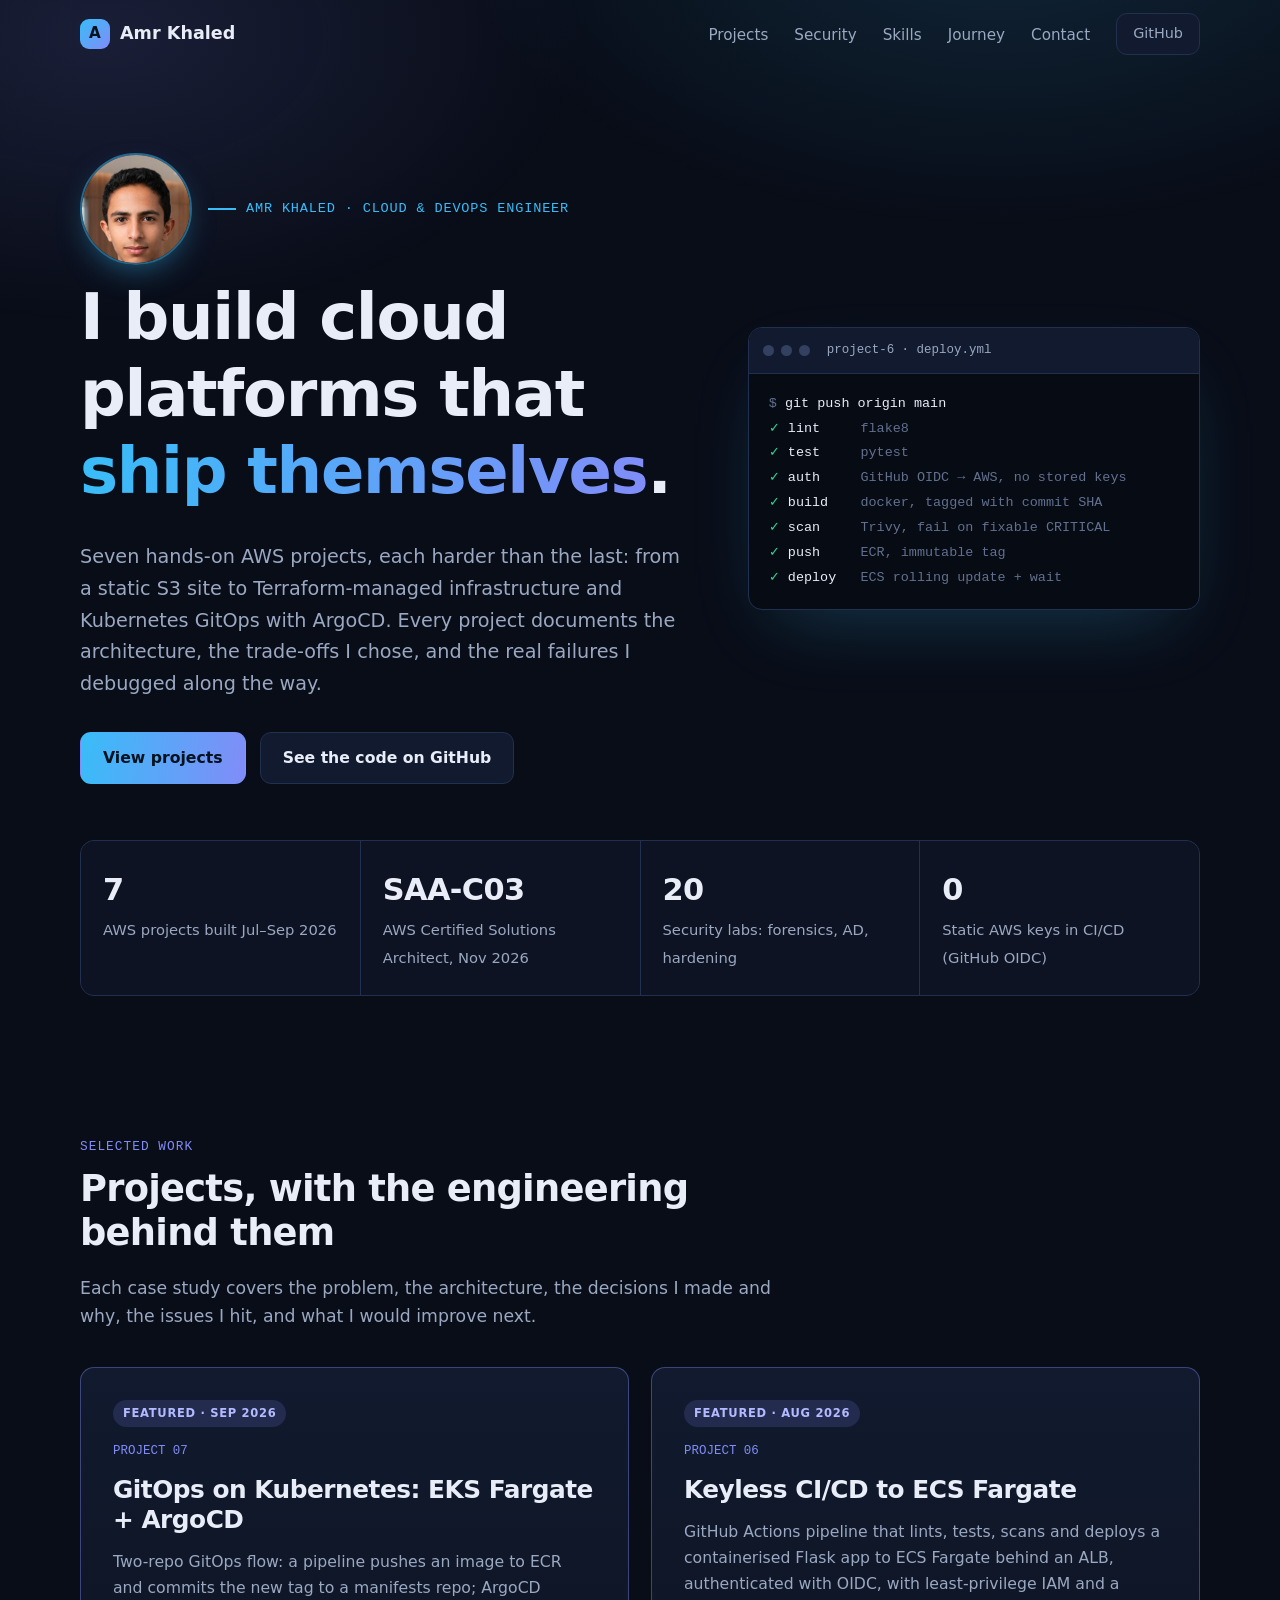
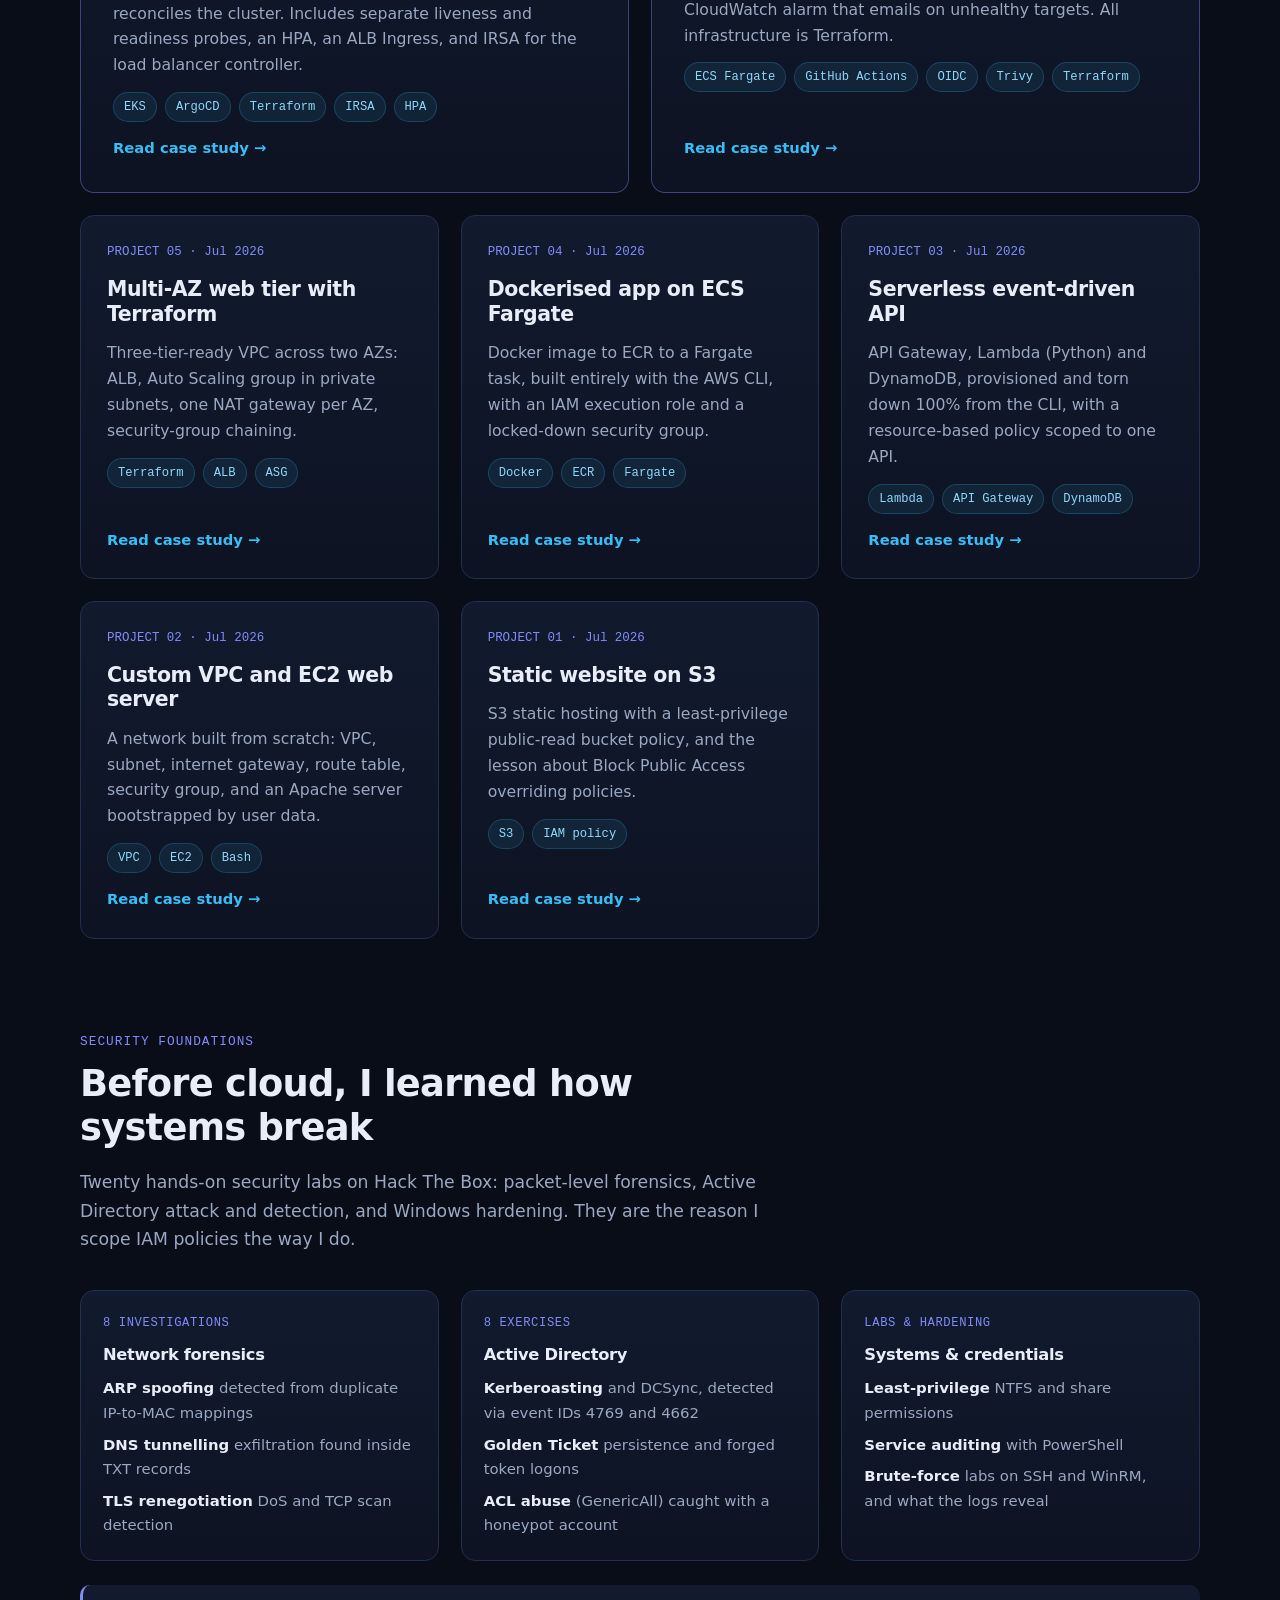
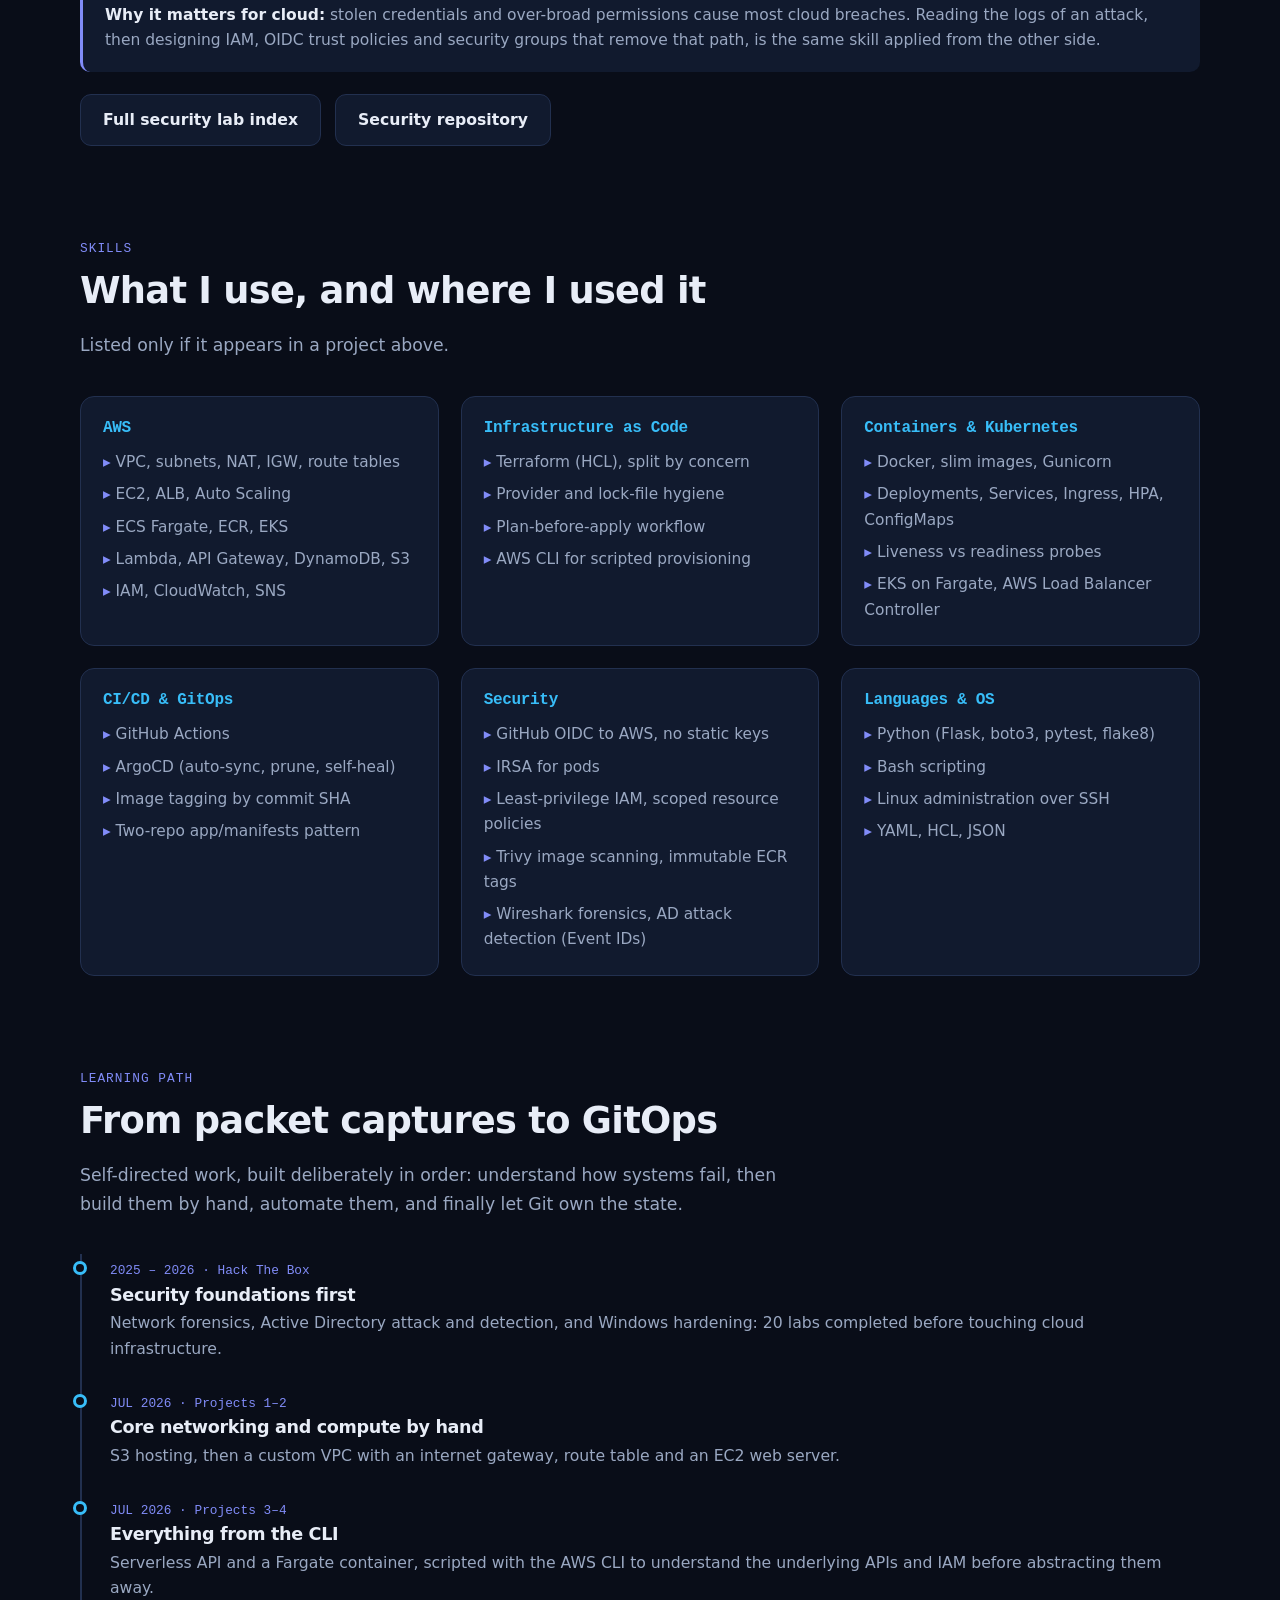
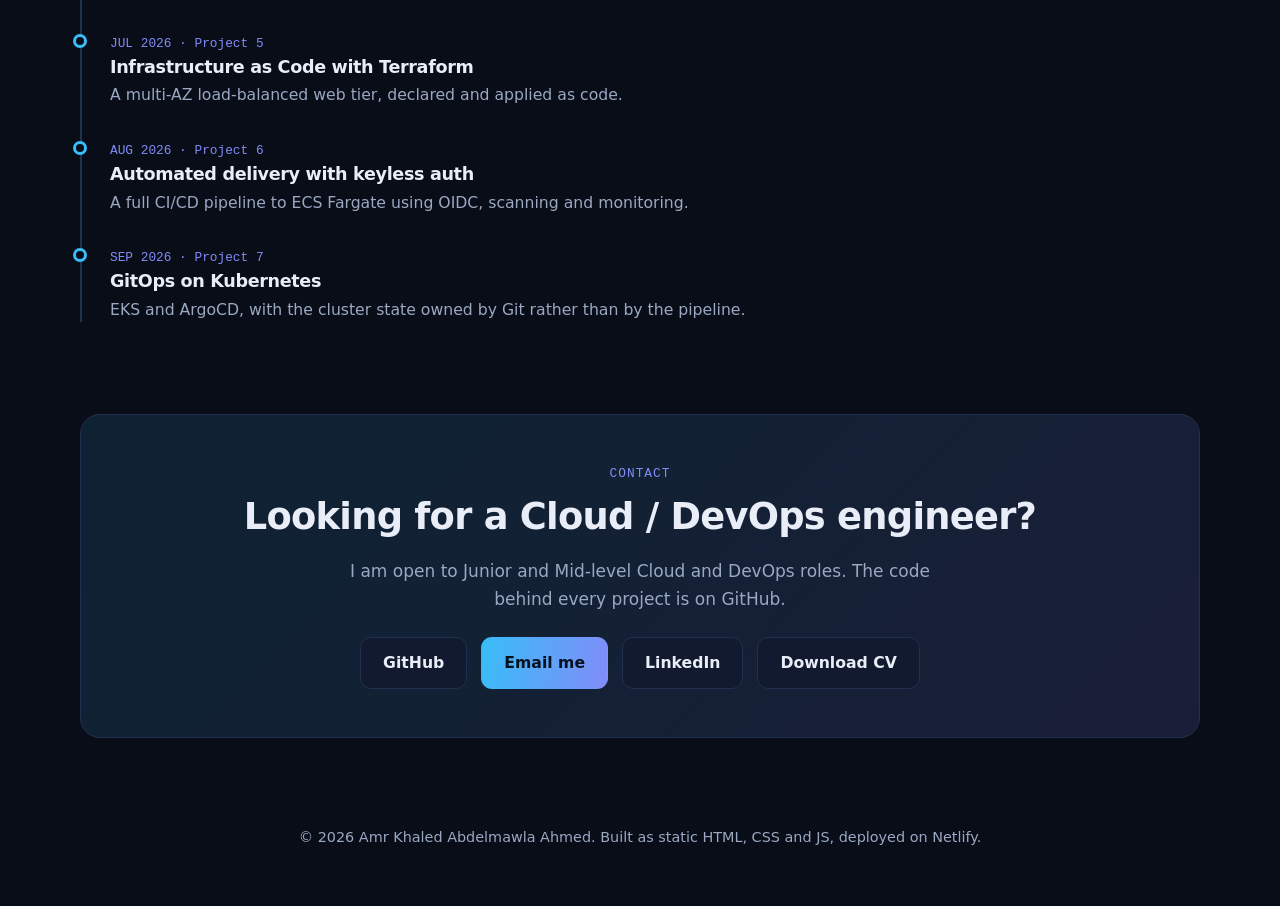
==== index.html @ 06b1daf3 "Add SEO metadata, sitemap, 404, security headers and updated CV" ====
<!doctype html>
<html lang="en">
<head>
<meta charset="utf-8">
<meta name="viewport" content="width=device-width, initial-scale=1">
<link rel="canonical" href="https://amr-khaled-cloud.netlify.app/">
<meta property="og:url" content="https://amr-khaled-cloud.netlify.app/">
<meta property="og:site_name" content="Amr Khaled">
<meta property="og:image" content="https://amr-khaled-cloud.netlify.app/assets/img/portrait.jpg">
<meta name="twitter:card" content="summary">
<title>Amr Khaled | Cloud &amp; DevOps Engineer: AWS, Terraform, Kubernetes, GitOps</title>
<meta name="description" content="Cloud and DevOps engineer portfolio. Seven hands-on AWS projects from S3 and VPC to Terraform, ECS Fargate and EKS with ArgoCD GitOps, with architecture, decisions and real debugging stories.">
<meta property="og:title" content="Amr Khaled | Cloud &amp; DevOps Engineer">
<meta property="og:description" content="Seven hands-on AWS projects: Terraform, ECS Fargate, EKS and ArgoCD GitOps, keyless CI/CD with OIDC.">
<meta property="og:type" content="website">
<meta name="theme-color" content="#090d18">
<link rel="icon" href="data:image/svg+xml,%3Csvg xmlns='http://www.w3.org/2000/svg' viewBox='0 0 32 32'%3E%3Crect width='32' height='32' rx='8' fill='%2338bdf8'/%3E%3Ctext x='16' y='22' font-size='18' font-family='Arial' font-weight='900' text-anchor='middle' fill='%2304121f'%3EA%3C/text%3E%3C/svg%3E">
<link rel="stylesheet" href="assets/css/style.css">
<script type="application/ld+json">{"@context":"https://schema.org","@type":"Person","name":"Amr Khaled Abdelmawla Ahmed","jobTitle":"Cloud & DevOps Engineer","url":"https://amr-khaled-cloud.netlify.app/","image":"https://amr-khaled-cloud.netlify.app/assets/img/portrait.jpg","address":{"@type":"PostalAddress","addressLocality":"Sana'a","addressCountry":"YE"},"sameAs":["https://github.com/officialhunter2007-netizen","https://www.linkedin.com/in/amr-ahmed-36a090450"]}</script>
</head>
<body>
<a class="skip" href="#main">Skip to content</a>

<header class="nav">
  <div class="container">
    <a class="brand" href="#top"><span class="logo">A</span> Amr Khaled</a>
    <button class="menu-btn" aria-expanded="false" aria-controls="nav-list">Menu</button>
    <nav aria-label="Primary">
      <ul id="nav-list">
        <li><a href="#work">Projects</a></li>
        <li><a href="#security">Security</a></li>
        <li><a href="#skills">Skills</a></li>
        <li><a href="#journey">Journey</a></li>
        <li><a href="#contact">Contact</a></li>
        <li><a class="btn small" href="https://github.com/officialhunter2007-netizen">GitHub</a></li>
      </ul>
    </nav>
  </div>
</header>

<main id="main">
<div id="top"></div>
<div class="container hero">
  <div class="hero-grid">
    <div>
      <div class="hero-id">
        <img class="avatar" src="assets/img/portrait.jpg" alt="Amr Khaled Abdelmawla Ahmed" width="112" height="112">
        <span class="eyebrow">Amr Khaled &middot; Cloud &amp; DevOps Engineer</span>
      </div>
      <h1>I build cloud platforms that <span class="grad">ship themselves</span>.</h1>
      <p class="lead">Seven hands-on AWS projects, each harder than the last: from a static S3 site to Terraform-managed infrastructure and Kubernetes GitOps with ArgoCD. Every project documents the architecture, the trade-offs I chose, and the real failures I debugged along the way.</p>
      <div class="cta">
        <a class="btn primary" href="#work">View projects</a>
        <a class="btn" href="https://github.com/officialhunter2007-netizen">See the code on GitHub</a>
      </div>
    </div>
    <div class="terminal reveal" aria-label="Example CI/CD pipeline output from Project 6">
      <div class="bar"><i></i><i></i><i></i><span>project-6 · deploy.yml</span></div>
<pre><span class="dim">$</span> git push origin main
<span class="ok">✓</span> lint     <span class="dim">flake8</span>
<span class="ok">✓</span> test     <span class="dim">pytest</span>
<span class="ok">✓</span> auth     <span class="dim">GitHub OIDC → AWS, no stored keys</span>
<span class="ok">✓</span> build    <span class="dim">docker, tagged with commit SHA</span>
<span class="ok">✓</span> scan     <span class="dim">Trivy, fail on fixable CRITICAL</span>
<span class="ok">✓</span> push     <span class="dim">ECR, immutable tag</span>
<span class="ok">✓</span> deploy   <span class="dim">ECS rolling update + wait</span></pre>
    </div>
  </div>

  <div class="stats reveal" role="list">
    <div class="stat" role="listitem"><b>7</b><span>AWS projects built Jul–Sep 2026</span></div>
    <div class="stat" role="listitem"><b>SAA-C03</b><span>AWS Certified Solutions Architect, Nov 2026</span></div>
    <div class="stat" role="listitem"><b>20</b><span>Security labs: forensics, AD, hardening</span></div>
    <div class="stat" role="listitem"><b>0</b><span>Static AWS keys in CI/CD (GitHub OIDC)</span></div>
  </div>
</div>

<section id="work" class="container">
  <div class="sec-head reveal">
    <span class="kicker">Selected work</span>
    <h2>Projects, with the engineering behind them</h2>
    <p>Each case study covers the problem, the architecture, the decisions I made and why, the issues I hit, and what I would improve next.</p>
  </div>

  <div class="grid two">
    <a class="card featured reveal" href="projects/project-7.html">
      <span class="badge">Featured · Sep 2026</span>
      <span class="num">PROJECT 07</span>
      <h3>GitOps on Kubernetes: EKS Fargate + ArgoCD</h3>
      <p>Two-repo GitOps flow: a pipeline pushes an image to ECR and commits the new tag to a manifests repo; ArgoCD reconciles the cluster. Includes separate liveness and readiness probes, an HPA, an ALB Ingress, and IRSA for the load balancer controller.</p>
      <ul class="tags"><li class="tag">EKS</li><li class="tag">ArgoCD</li><li class="tag">Terraform</li><li class="tag">IRSA</li><li class="tag">HPA</li></ul>
      <span class="more">Read case study →</span>
    </a>
    <a class="card featured reveal" href="projects/project-6.html">
      <span class="badge">Featured · Aug 2026</span>
      <span class="num">PROJECT 06</span>
      <h3>Keyless CI/CD to ECS Fargate</h3>
      <p>GitHub Actions pipeline that lints, tests, scans and deploys a containerised Flask app to ECS Fargate behind an ALB, authenticated with OIDC, with least-privilege IAM and a CloudWatch alarm that emails on unhealthy targets. All infrastructure is Terraform.</p>
      <ul class="tags"><li class="tag">ECS Fargate</li><li class="tag">GitHub Actions</li><li class="tag">OIDC</li><li class="tag">Trivy</li><li class="tag">Terraform</li></ul>
      <span class="more">Read case study →</span>
    </a>
  </div>

  <div class="grid three" style="margin-top:22px">
    <a class="card reveal" href="projects/project-5.html">
      <span class="num">PROJECT 05 · Jul 2026</span>
      <h3>Multi-AZ web tier with Terraform</h3>
      <p>Three-tier-ready VPC across two AZs: ALB, Auto Scaling group in private subnets, one NAT gateway per AZ, security-group chaining.</p>
      <ul class="tags"><li class="tag">Terraform</li><li class="tag">ALB</li><li class="tag">ASG</li></ul>
      <span class="more">Read case study →</span>
    </a>
    <a class="card reveal" href="projects/project-4.html">
      <span class="num">PROJECT 04 · Jul 2026</span>
      <h3>Dockerised app on ECS Fargate</h3>
      <p>Docker image to ECR to a Fargate task, built entirely with the AWS CLI, with an IAM execution role and a locked-down security group.</p>
      <ul class="tags"><li class="tag">Docker</li><li class="tag">ECR</li><li class="tag">Fargate</li></ul>
      <span class="more">Read case study →</span>
    </a>
    <a class="card reveal" href="projects/project-3.html">
      <span class="num">PROJECT 03 · Jul 2026</span>
      <h3>Serverless event-driven API</h3>
      <p>API Gateway, Lambda (Python) and DynamoDB, provisioned and torn down 100% from the CLI, with a resource-based policy scoped to one API.</p>
      <ul class="tags"><li class="tag">Lambda</li><li class="tag">API Gateway</li><li class="tag">DynamoDB</li></ul>
      <span class="more">Read case study →</span>
    </a>
    <a class="card reveal" href="projects/project-2.html">
      <span class="num">PROJECT 02 · Jul 2026</span>
      <h3>Custom VPC and EC2 web server</h3>
      <p>A network built from scratch: VPC, subnet, internet gateway, route table, security group, and an Apache server bootstrapped by user data.</p>
      <ul class="tags"><li class="tag">VPC</li><li class="tag">EC2</li><li class="tag">Bash</li></ul>
      <span class="more">Read case study →</span>
    </a>
    <a class="card reveal" href="projects/project-1.html">
      <span class="num">PROJECT 01 · Jul 2026</span>
      <h3>Static website on S3</h3>
      <p>S3 static hosting with a least-privilege public-read bucket policy, and the lesson about Block Public Access overriding policies.</p>
      <ul class="tags"><li class="tag">S3</li><li class="tag">IAM policy</li></ul>
      <span class="more">Read case study →</span>
    </a>
  </div>
</section>

<section id="security" class="container">
  <div class="sec-head reveal">
    <span class="kicker">Security foundations</span>
    <h2>Before cloud, I learned how systems break</h2>
    <p>Twenty hands-on security labs on Hack The Box: packet-level forensics, Active Directory attack and detection, and Windows hardening. They are the reason I scope IAM policies the way I do.</p>
  </div>
  <div class="grid three">
    <div class="lab-card reveal">
      <span class="count">8 investigations</span>
      <h3>Network forensics</h3>
      <ul>
        <li><b>ARP spoofing</b> detected from duplicate IP-to-MAC mappings</li>
        <li><b>DNS tunnelling</b> exfiltration found inside TXT records</li>
        <li><b>TLS renegotiation</b> DoS and TCP scan detection</li>
      </ul>
    </div>
    <div class="lab-card reveal">
      <span class="count">8 exercises</span>
      <h3>Active Directory</h3>
      <ul>
        <li><b>Kerberoasting</b> and DCSync, detected via event IDs 4769 and 4662</li>
        <li><b>Golden Ticket</b> persistence and forged token logons</li>
        <li><b>ACL abuse</b> (GenericAll) caught with a honeypot account</li>
      </ul>
    </div>
    <div class="lab-card reveal">
      <span class="count">Labs &amp; hardening</span>
      <h3>Systems &amp; credentials</h3>
      <ul>
        <li><b>Least-privilege</b> NTFS and share permissions</li>
        <li><b>Service auditing</b> with PowerShell</li>
        <li><b>Brute-force</b> labs on SSH and WinRM, and what the logs reveal</li>
      </ul>
    </div>
  </div>
  <div class="why reveal">
    <b>Why it matters for cloud:</b> stolen credentials and over-broad permissions cause most cloud breaches. Reading the logs of an attack, then designing IAM, OIDC trust policies and security groups that remove that path, is the same skill applied from the other side.
  </div>
  <div class="cta reveal" style="margin-top:22px">
    <a class="btn" href="security.html">Full security lab index</a>
    <a class="btn" href="https://github.com/officialhunter2007-netizen/Amr999">Security repository</a>
  </div>
</section>

<section id="skills" class="container">
  <div class="sec-head reveal">
    <span class="kicker">Skills</span>
    <h2>What I use, and where I used it</h2>
    <p>Listed only if it appears in a project above.</p>
  </div>
  <div class="grid three">
    <div class="skill reveal"><h3>AWS</h3><ul><li>VPC, subnets, NAT, IGW, route tables</li><li>EC2, ALB, Auto Scaling</li><li>ECS Fargate, ECR, EKS</li><li>Lambda, API Gateway, DynamoDB, S3</li><li>IAM, CloudWatch, SNS</li></ul></div>
    <div class="skill reveal"><h3>Infrastructure as Code</h3><ul><li>Terraform (HCL), split by concern</li><li>Provider and lock-file hygiene</li><li>Plan-before-apply workflow</li><li>AWS CLI for scripted provisioning</li></ul></div>
    <div class="skill reveal"><h3>Containers &amp; Kubernetes</h3><ul><li>Docker, slim images, Gunicorn</li><li>Deployments, Services, Ingress, HPA, ConfigMaps</li><li>Liveness vs readiness probes</li><li>EKS on Fargate, AWS Load Balancer Controller</li></ul></div>
    <div class="skill reveal"><h3>CI/CD &amp; GitOps</h3><ul><li>GitHub Actions</li><li>ArgoCD (auto-sync, prune, self-heal)</li><li>Image tagging by commit SHA</li><li>Two-repo app/manifests pattern</li></ul></div>
    <div class="skill reveal"><h3>Security</h3><ul><li>GitHub OIDC to AWS, no static keys</li><li>IRSA for pods</li><li>Least-privilege IAM, scoped resource policies</li><li>Trivy image scanning, immutable ECR tags</li><li>Wireshark forensics, AD attack detection (Event IDs)</li></ul></div>
    <div class="skill reveal"><h3>Languages &amp; OS</h3><ul><li>Python (Flask, boto3, pytest, flake8)</li><li>Bash scripting</li><li>Linux administration over SSH</li><li>YAML, HCL, JSON</li></ul></div>
  </div>
</section>

<section id="journey" class="container">
  <div class="sec-head reveal">
    <span class="kicker">Learning path</span>
    <h2>From packet captures to GitOps</h2>
    <p>Self-directed work, built deliberately in order: understand how systems fail, then build them by hand, automate them, and finally let Git own the state.</p>
  </div>
  <ol class="timeline">
        <li class="reveal"><time>2025 – 2026 · Hack The Box</time><h3>Security foundations first</h3><p>Network forensics, Active Directory attack and detection, and Windows hardening: 20 labs completed before touching cloud infrastructure.</p></li>
    <li class="reveal"><time>JUL 2026 · Projects 1–2</time><h3>Core networking and compute by hand</h3><p>S3 hosting, then a custom VPC with an internet gateway, route table and an EC2 web server.</p></li>
    <li class="reveal"><time>JUL 2026 · Projects 3–4</time><h3>Everything from the CLI</h3><p>Serverless API and a Fargate container, scripted with the AWS CLI to understand the underlying APIs and IAM before abstracting them away.</p></li>
    <li class="reveal"><time>JUL 2026 · Project 5</time><h3>Infrastructure as Code with Terraform</h3><p>A multi-AZ load-balanced web tier, declared and applied as code.</p></li>
    <li class="reveal"><time>AUG 2026 · Project 6</time><h3>Automated delivery with keyless auth</h3><p>A full CI/CD pipeline to ECS Fargate using OIDC, scanning and monitoring.</p></li>
    <li class="reveal"><time>SEP 2026 · Project 7</time><h3>GitOps on Kubernetes</h3><p>EKS and ArgoCD, with the cluster state owned by Git rather than by the pipeline.</p></li>
  </ol>
</section>

<section id="contact" class="container" style="padding-bottom:40px">
  <div class="contact-box reveal">
    <span class="kicker">Contact</span>
    <h2>Looking for a Cloud / DevOps engineer?</h2>
    <p class="muted" style="max-width:56ch;margin:0 auto">I am open to Junior and Mid-level Cloud and DevOps roles. The code behind every project is on GitHub.</p>
    <div class="cta" data-contact>
      <a class="btn" href="https://github.com/officialhunter2007-netizen">GitHub</a>
    </div>
  </div>
</section>
</main>

<footer class="container">© <span id="year">2026</span> Amr Khaled Abdelmawla Ahmed. Built as static HTML, CSS and JS, deployed on Netlify.</footer>

<script src="assets/js/config.js"></script>
<script src="assets/js/main.js"></script>
</body>
</html>
---- assets/css/style.css ----
/* ===== Design tokens ===== */
:root {
  --bg: #090d18;
  --bg-2: #0d1322;
  --surface: #111a2e;
  --surface-2: #162038;
  --line: #22304f;
  --text: #e8edf7;
  --muted: #9aa8c2;
  --accent: #38bdf8;
  --accent-2: #818cf8;
  --good: #34d399;
  --bad: #f87171;
  --warn: #fbbf24;
  --radius: 14px;
  --maxw: 1120px;
  --font: "Inter", system-ui, -apple-system, "Segoe UI", Roboto, "Helvetica Neue", Arial, sans-serif;
  --mono: "JetBrains Mono", ui-monospace, SFMono-Regular, Menlo, Consolas, monospace;
}

*, *::before, *::after { box-sizing: border-box; }
html { scroll-behavior: smooth; scroll-padding-top: 84px; }
body {
  margin: 0;
  font-family: var(--font);
  font-size: 17px;
  line-height: 1.65;
  color: var(--text);
  background: var(--bg);
  -webkit-font-smoothing: antialiased;
}
body::before {
  content: "";
  position: fixed; inset: 0; z-index: -1;
  background:
    radial-gradient(900px 500px at 78% -8%, rgba(56,189,248,.14), transparent 60%),
    radial-gradient(800px 480px at 8% 4%, rgba(129,140,248,.14), transparent 60%);
}
img { max-width: 100%; height: auto; display: block; }
a { color: var(--accent); text-decoration: none; }
a:hover { text-decoration: underline; }
:focus-visible { outline: 2px solid var(--accent); outline-offset: 3px; border-radius: 6px; }
.skip { position: absolute; left: -999px; top: 8px; background: var(--accent); color: #04121f; padding: 8px 14px; border-radius: 8px; z-index: 100; }
.skip:focus { left: 8px; }

.container { width: min(100% - 40px, var(--maxw)); margin-inline: auto; }
h1, h2, h3, h4 { line-height: 1.2; margin: 0 0 .5em; letter-spacing: -.02em; }
h1 { font-size: clamp(2.3rem, 5.4vw, 4rem); font-weight: 800; }
h2 { font-size: clamp(1.7rem, 3.2vw, 2.3rem); font-weight: 700; }
h3 { font-size: 1.2rem; font-weight: 650; }
p { margin: 0 0 1em; }
.muted { color: var(--muted); }
.mono { font-family: var(--mono); }
.grad { background: linear-gradient(100deg, var(--accent), var(--accent-2)); -webkit-background-clip: text; background-clip: text; color: transparent; }

/* ===== Nav ===== */
.nav { position: sticky; top: 0; z-index: 50; transition: background .25s, border-color .25s; border-bottom: 1px solid transparent; }
.nav.scrolled { background: rgba(9,13,24,.82); backdrop-filter: blur(14px); border-color: var(--line); }
.nav .container { display: flex; align-items: center; justify-content: space-between; height: 68px; }
.brand { font-weight: 800; font-size: 1.1rem; color: var(--text); display: flex; align-items: center; gap: 10px; }
.brand:hover { text-decoration: none; }
.brand .logo { width: 30px; height: 30px; border-radius: 9px; background: linear-gradient(135deg, var(--accent), var(--accent-2)); display: grid; place-items: center; color: #04121f; font-weight: 900; font-size: .95rem; }
.nav ul { display: flex; gap: 26px; list-style: none; margin: 0; padding: 0; align-items: center; }
.nav ul a { color: var(--muted); font-size: .95rem; font-weight: 500; }
.nav ul a:hover { color: var(--text); text-decoration: none; }
.menu-btn { display: none; background: none; border: 1px solid var(--line); color: var(--text); border-radius: 10px; padding: 8px 12px; font: inherit; cursor: pointer; }

/* ===== Buttons / tags ===== */
.btn { display: inline-flex; align-items: center; gap: 8px; padding: 12px 22px; border-radius: 11px; font-weight: 600; font-size: .98rem; border: 1px solid var(--line); color: var(--text); background: var(--surface); transition: transform .15s, border-color .15s, background .15s; }
.btn:hover { text-decoration: none; transform: translateY(-2px); border-color: var(--accent); }
.btn.primary { background: linear-gradient(100deg, var(--accent), var(--accent-2)); color: #04121f; border-color: transparent; }
.btn.small { padding: 8px 16px; font-size: .9rem; }
.tags { display: flex; flex-wrap: wrap; gap: 8px; margin: 0; padding: 0; list-style: none; }
.tag { font-family: var(--mono); font-size: .76rem; padding: 4px 10px; border-radius: 999px; background: rgba(56,189,248,.09); color: #8fd8fb; border: 1px solid rgba(56,189,248,.22); }

/* ===== Hero ===== */
.hero { padding: 84px 0 56px; }
.hero-grid { display: grid; grid-template-columns: 1.15fr .85fr; gap: 56px; align-items: center; }
.eyebrow { font-family: var(--mono); font-size: .85rem; color: var(--accent); letter-spacing: .06em; text-transform: uppercase; margin-bottom: 18px; display: inline-flex; gap: 10px; align-items: center; }
.eyebrow::before { content: ""; width: 28px; height: 2px; background: var(--accent); }
.lead { font-size: 1.2rem; color: var(--muted); max-width: 58ch; margin: 22px 0 32px; }
.cta { display: flex; flex-wrap: wrap; gap: 14px; }
.terminal { background: #070b14; border: 1px solid var(--line); border-radius: var(--radius); box-shadow: 0 30px 80px -30px rgba(56,189,248,.28); overflow: hidden; font-family: var(--mono); font-size: .84rem; }
.terminal .bar { display: flex; gap: 7px; padding: 12px 14px; background: var(--surface); border-bottom: 1px solid var(--line); align-items: center; }
.terminal .bar i { width: 11px; height: 11px; border-radius: 50%; background: #34405f; }
.terminal .bar span { margin-left: 10px; color: var(--muted); font-size: .78rem; }
.terminal pre { margin: 0; padding: 18px 20px; line-height: 1.85; overflow-x: auto; }
.ok { color: var(--good); } .err { color: var(--bad); } .dim { color: #62708f; } .acc { color: var(--accent); }

/* ===== Proof strip ===== */
.stats { display: grid; grid-template-columns: repeat(4, 1fr); gap: 1px; background: var(--line); border: 1px solid var(--line); border-radius: var(--radius); overflow: hidden; margin: 56px 0 0; }
.stat { background: var(--bg-2); padding: 24px 22px; }
.stat b { display: block; font-size: 1.9rem; font-weight: 800; letter-spacing: -.02em; }
.stat span { color: var(--muted); font-size: .92rem; }

/* ===== Sections ===== */
section { padding: 84px 0 8px; }
.sec-head { max-width: 720px; margin-bottom: 36px; }
.sec-head p { color: var(--muted); font-size: 1.08rem; }
.kicker { font-family: var(--mono); font-size: .8rem; color: var(--accent-2); letter-spacing: .08em; text-transform: uppercase; margin-bottom: 10px; display: block; }

/* ===== Cards ===== */
.grid { display: grid; gap: 22px; }
.grid.two { grid-template-columns: repeat(2, 1fr); }
.grid.three { grid-template-columns: repeat(3, 1fr); }
.card { position: relative; background: linear-gradient(180deg, var(--surface), var(--bg-2)); border: 1px solid var(--line); border-radius: var(--radius); padding: 26px; display: flex; flex-direction: column; gap: 14px; transition: transform .2s, border-color .2s, box-shadow .2s; color: var(--text); }
.card:hover { text-decoration: none; transform: translateY(-4px); border-color: rgba(56,189,248,.55); box-shadow: 0 18px 50px -24px rgba(56,189,248,.4); }
.card h3 { margin: 0; font-size: 1.28rem; }
.card p { margin: 0; color: var(--muted); font-size: .98rem; }
.card .num { font-family: var(--mono); font-size: .78rem; color: var(--accent-2); }
.card .more { margin-top: auto; font-weight: 600; font-size: .92rem; color: var(--accent); }
.card.featured { grid-column: span 1; padding: 32px; border-color: rgba(129,140,248,.4); }
.card.featured h3 { font-size: 1.55rem; }
.badge { align-self: flex-start; font-size: .72rem; font-weight: 700; letter-spacing: .06em; text-transform: uppercase; padding: 4px 10px; border-radius: 999px; background: rgba(129,140,248,.16); color: #b3baff; }

/* ===== Skills ===== */
.skill { background: var(--surface); border: 1px solid var(--line); border-radius: var(--radius); padding: 22px; }
.skill h3 { font-size: 1rem; color: var(--accent); margin-bottom: 12px; font-family: var(--mono); font-weight: 600; }
.skill ul { margin: 0; padding: 0; list-style: none; display: grid; gap: 7px; color: var(--muted); font-size: .96rem; }
.skill li::before { content: "▸ "; color: var(--accent-2); }

/* ===== Timeline ===== */
.timeline { position: relative; list-style: none; margin: 0; padding: 0 0 0 28px; border-left: 2px solid var(--line); display: grid; gap: 26px; }
.timeline li { position: relative; }
.timeline li::before { content: ""; position: absolute; left: -37px; top: 7px; width: 14px; height: 14px; border-radius: 50%; background: var(--bg); border: 3px solid var(--accent); }
.timeline time { font-family: var(--mono); font-size: .8rem; color: var(--accent-2); }
.timeline h3 { margin: 2px 0 4px; font-size: 1.1rem; }
.timeline p { margin: 0; color: var(--muted); font-size: .98rem; }

/* ===== Contact ===== */
.contact-box { background: linear-gradient(135deg, rgba(56,189,248,.12), rgba(129,140,248,.14)); border: 1px solid var(--line); border-radius: 20px; padding: 48px; text-align: center; }
.contact-box .cta { justify-content: center; margin-top: 24px; }
footer { padding: 48px 0 56px; color: var(--muted); font-size: .9rem; text-align: center; }

/* ===== Case-study pages ===== */
.crumbs { font-family: var(--mono); font-size: .82rem; color: var(--muted); padding-top: 34px; }
.crumbs a { color: var(--muted); }
.page-hero { padding: 28px 0 24px; }
.page-hero h1 { font-size: clamp(2rem, 4.4vw, 3.1rem); }
.page-hero .lead { margin: 16px 0 24px; }
.meta { display: grid; grid-template-columns: repeat(4, 1fr); gap: 1px; background: var(--line); border: 1px solid var(--line); border-radius: var(--radius); overflow: hidden; margin: 24px 0 8px; }
.meta div { background: var(--bg-2); padding: 16px 18px; font-size: .92rem; }
.meta dt { font-family: var(--mono); font-size: .72rem; color: var(--accent-2); text-transform: uppercase; letter-spacing: .08em; margin-bottom: 4px; }
.meta dd { margin: 0; }
.prose > * { max-width: 800px; }
.prose > .figure:not(.narrow) { max-width: none; }
.hero-grid > *, .grid > *, .meta > *, .stats > * { min-width: 0; }
.prose h2 { margin-top: 56px; }
.prose h3 { margin-top: 28px; }
.prose ul, .prose ol { padding-left: 1.2em; }
.prose li { margin-bottom: .45em; }
.prose code, .inline-code { font-family: var(--mono); font-size: .86em; background: var(--surface-2); border: 1px solid var(--line); padding: 1px 6px; border-radius: 6px; }
.page { padding-bottom: 24px; }
.page section { padding: 0; }
.figure { margin: 28px 0; background: var(--bg-2); border: 1px solid var(--line); border-radius: var(--radius); padding: 18px; }
.figure img, .figure svg { width: 100%; height: auto; border-radius: 8px; }
.figure figcaption { color: var(--muted); font-size: .88rem; margin-top: 12px; }
.figure.narrow { max-width: 720px; }
.callout { border: 1px solid var(--line); border-left: 4px solid var(--accent); background: var(--surface); border-radius: 10px; padding: 16px 20px; margin: 24px 0; font-size: .97rem; }
.callout.warn { border-left-color: var(--warn); }
.callout b { color: var(--text); }
.decisions { display: grid; gap: 16px; margin: 20px 0; }
.decision { background: var(--surface); border: 1px solid var(--line); border-radius: 12px; padding: 18px 22px; }
.decision h3 { margin: 0 0 6px; font-size: 1.05rem; }
.decision p { margin: 0; color: var(--muted); font-size: .96rem; }
.issues { display: grid; gap: 14px; margin: 20px 0; padding: 0; list-style: none; }
.issues li { background: var(--surface); border: 1px solid var(--line); border-radius: 12px; padding: 18px 22px; margin: 0; }
.issues h3 { margin: 0 0 8px; font-size: 1.02rem; }
.issues p { margin: 0 0 6px; font-size: .95rem; color: var(--muted); }
.issues p b { color: var(--text); }
pre.code { background: #070b14; border: 1px solid var(--line); border-radius: 12px; padding: 18px 20px; overflow-x: auto; font-family: var(--mono); font-size: .83rem; line-height: 1.7; margin: 18px 0; color: #cdd7ee; }
pre.code .k { color: var(--accent-2); } pre.code .s { color: var(--good); } pre.code .c { color: #62708f; }

/* CI history */
.ci { margin: 22px 0; border: 1px solid var(--line); border-radius: 12px; overflow: hidden; background: var(--bg-2); }
.ci h3 { margin: 0; padding: 14px 18px; font-size: .95rem; border-bottom: 1px solid var(--line); background: var(--surface); }
.ci ol { list-style: none; margin: 0; padding: 0; }
.ci li { display: grid; grid-template-columns: 22px 150px 1fr; gap: 12px; align-items: center; padding: 10px 18px; font-size: .9rem; border-bottom: 1px solid rgba(34,48,79,.6); margin: 0; }
.ci li:last-child { border-bottom: 0; }
.ci .dot { width: 12px; height: 12px; border-radius: 50%; }
.ci .pass .dot { background: var(--good); } .ci .fail .dot { background: var(--bad); }
.ci time { font-family: var(--mono); font-size: .78rem; color: var(--muted); }
.ci .note { color: var(--muted); font-size: .84rem; }
.ci .src { padding: 10px 18px; font-size: .8rem; color: var(--muted); border-top: 1px solid var(--line); background: var(--surface); margin: 0; }

.pager { display: flex; justify-content: space-between; gap: 16px; margin: 64px 0 0; padding-top: 28px; border-top: 1px solid var(--line); flex-wrap: wrap; }
.pager a { color: var(--text); }
.pager small { display: block; color: var(--muted); font-family: var(--mono); font-size: .75rem; }

/* SVG diagrams */
.diagram { font-family: var(--font); }
.diagram .bx { fill: #14203a; stroke: #2b3d66; stroke-width: 1.3; rx: 9; }
.diagram .bx.a { fill: #10304a; stroke: #2a7fb0; }
.diagram .bx.b { fill: #1c2250; stroke: #5560c9; }
.diagram .bx.g { fill: #0f3a33; stroke: #23a07f; }
.diagram .bx.w { fill: #3d3213; stroke: #b98a1b; }
.diagram .zone { fill: none; stroke: #33497a; stroke-width: 1.3; stroke-dasharray: 6 5; rx: 14; }
.diagram .zone.s { fill: rgba(56,189,248,.04); }
.diagram text { fill: #dbe4f5; font-size: 13px; }
.diagram text.s { fill: #92a2c4; font-size: 11.5px; }
.diagram text.z { fill: #7f93bd; font-size: 12px; font-weight: 600; }
.diagram .ln { stroke: #5b72a8; stroke-width: 1.6; fill: none; marker-end: url(#ar); }
.diagram .ln.d { stroke-dasharray: 5 4; }

/* ===== Motion ===== */
.js .reveal { opacity: 0; transform: translateY(18px); transition: opacity .6s ease, transform .6s ease; }
.js .reveal.in { opacity: 1; transform: none; }
@media (prefers-reduced-motion: reduce) {
  html { scroll-behavior: auto; }
  .js .reveal { opacity: 1; transform: none; transition: none; }
  .card, .btn { transition: none; }
}

/* ===== Responsive ===== */
@media (max-width: 960px) {
  .hero-grid, .grid.two, .grid.three { grid-template-columns: 1fr; }
  .stats, .meta { grid-template-columns: repeat(2, 1fr); }
  .hero { padding-top: 48px; }
}
@media (max-width: 720px) {
  body { font-size: 16px; }
  .menu-btn { display: inline-block; }
  .nav ul { position: absolute; top: 68px; left: 0; right: 0; background: var(--bg-2); border-bottom: 1px solid var(--line); flex-direction: column; align-items: flex-start; padding: 18px 20px; gap: 16px; display: none; }
  .nav ul.open { display: flex; }
  .contact-box { padding: 32px 20px; }
  .figure { overflow-x: auto; padding: 12px; }
  .figure svg { min-width: 780px; }
  .stat { padding: 18px 16px; }
  .stat b { font-size: 1.35rem; }
  .hero h1 { font-size: 2.1rem; }
  .terminal pre { font-size: .78rem; }
  .ci li { grid-template-columns: 18px 1fr; }
  .ci li .note { grid-column: 2; }
  section { padding-top: 64px; }
}
@media print { .nav, .skip { display: none; } body { background: #fff; color: #000; } }

/* ===== Hero identity ===== */
.hero-id { display: flex; align-items: center; gap: 16px; margin-bottom: 14px; }
.hero-id .eyebrow { margin-bottom: 0; }
.avatar {
  width: 112px; height: 112px; flex: none;
  border-radius: 50%; object-fit: cover; object-position: center 22%;
  border: 2px solid rgba(56,189,248,.5);
  box-shadow: 0 12px 34px -14px rgba(56,189,248,.65);
}

/* ===== Security foundations ===== */
.lab-card {
  background: linear-gradient(180deg, var(--surface), var(--bg-2));
  border: 1px solid var(--line); border-radius: var(--radius);
  padding: 22px; display: flex; flex-direction: column; gap: 12px;
}
.lab-card h3 { margin: 0; font-size: 1.02rem; }
.lab-card .count { font-family: var(--mono); font-size: .76rem; color: var(--accent-2); letter-spacing: .05em; text-transform: uppercase; }
.lab-card ul { list-style: none; margin: 0; padding: 0; display: grid; gap: 7px; }
.lab-card li { font-size: .93rem; color: var(--muted); }
.lab-card li b { color: var(--text); font-weight: 600; }
.why {
  margin-top: 24px; padding: 18px 22px; border-left: 3px solid var(--accent-2);
  background: var(--surface); border-radius: 10px; color: var(--muted); font-size: .97rem;
}
.why b { color: var(--text); }

/* ===== Lab index tables ===== */
.labs { border: 1px solid var(--line); border-radius: 12px; overflow: hidden; background: var(--bg-2); margin: 16px 0 26px; }
.labs .row {
  display: grid; grid-template-columns: 1fr auto; gap: 16px;
  padding: 12px 18px; align-items: baseline;
  border-bottom: 1px solid rgba(34,48,79,.65);
}
.labs .row:last-child { border-bottom: 0; }
.labs .row:nth-child(odd) { background: rgba(255,255,255,.013); }
.labs b { display: block; font-size: .97rem; font-weight: 600; }
.labs span { display: block; color: var(--muted); font-size: .89rem; margin-top: 2px; }
.labs a { font-size: .85rem; white-space: nowrap; }

@media (max-width: 720px) {
  .avatar { width: 72px; height: 72px; }
  .labs .row { grid-template-columns: 1fr; gap: 6px; }
}

@media print {
  .js .reveal { opacity: 1 !important; transform: none !important; }
}
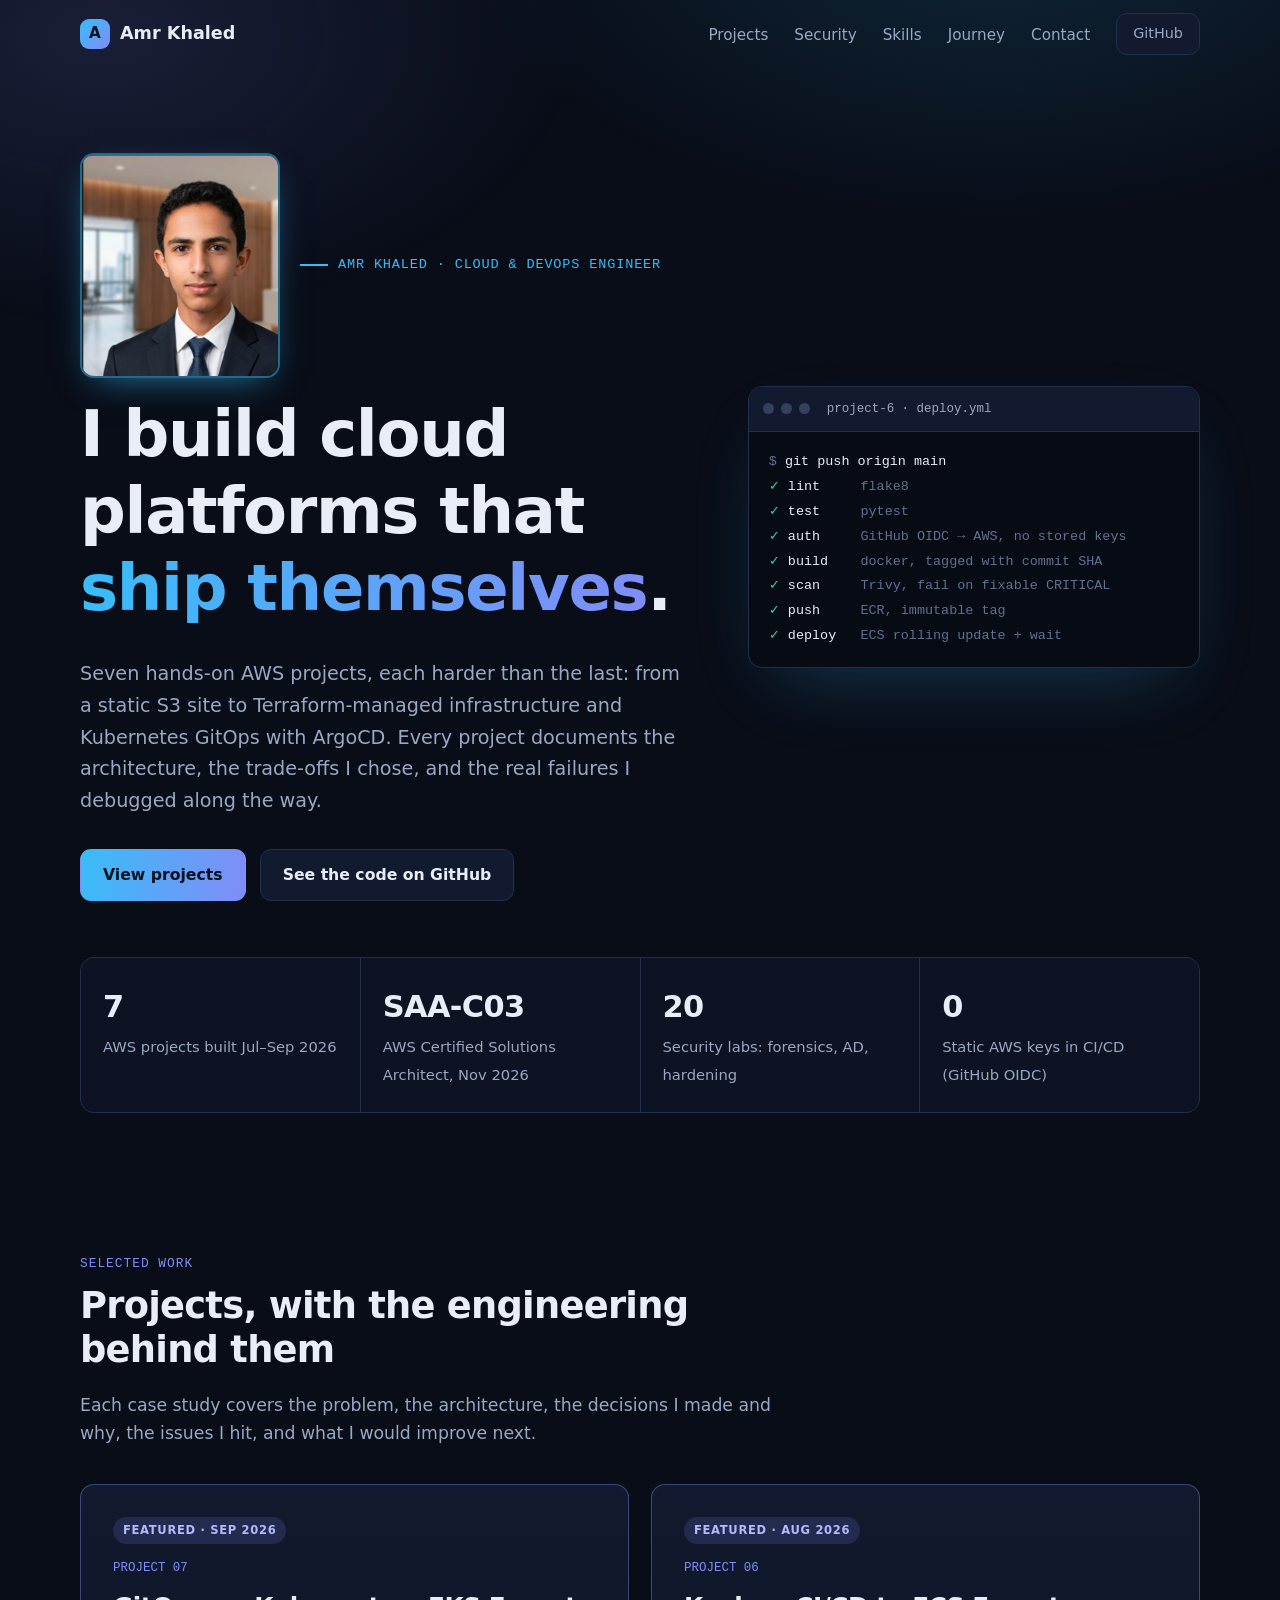
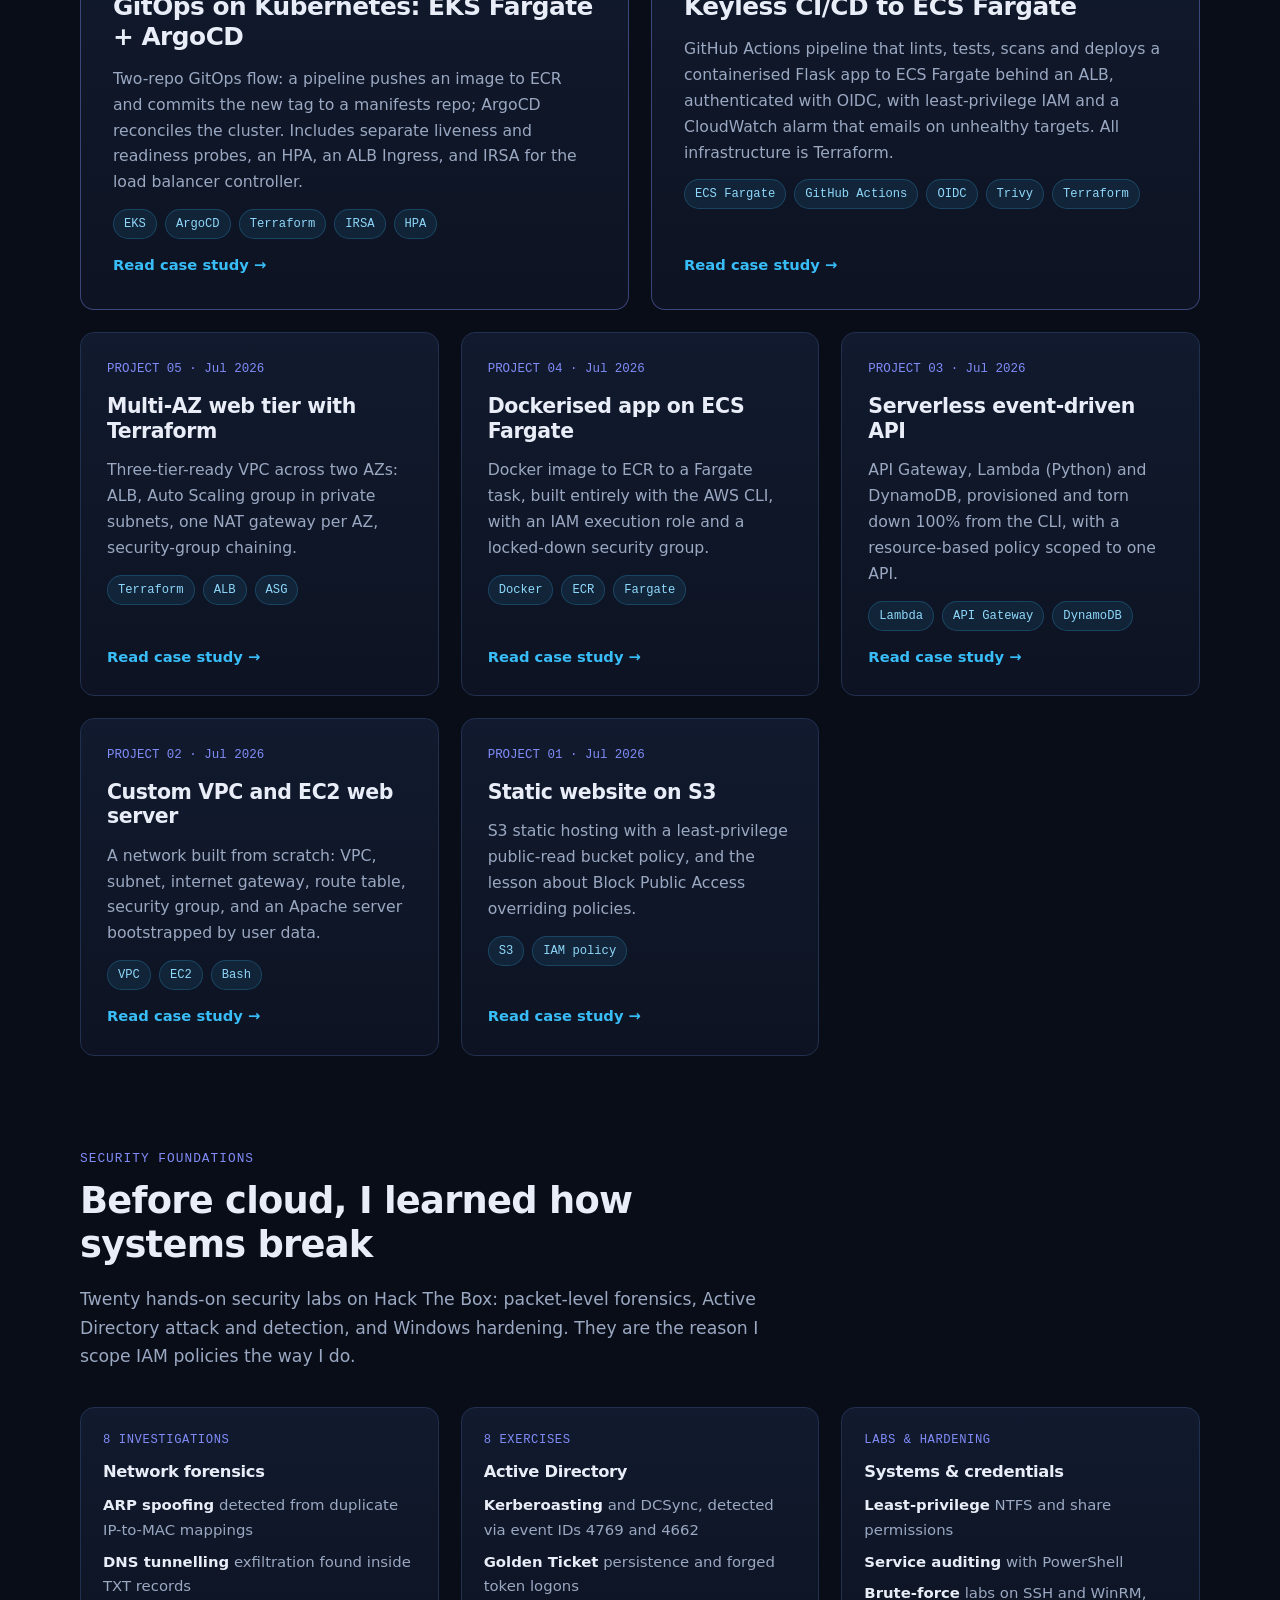
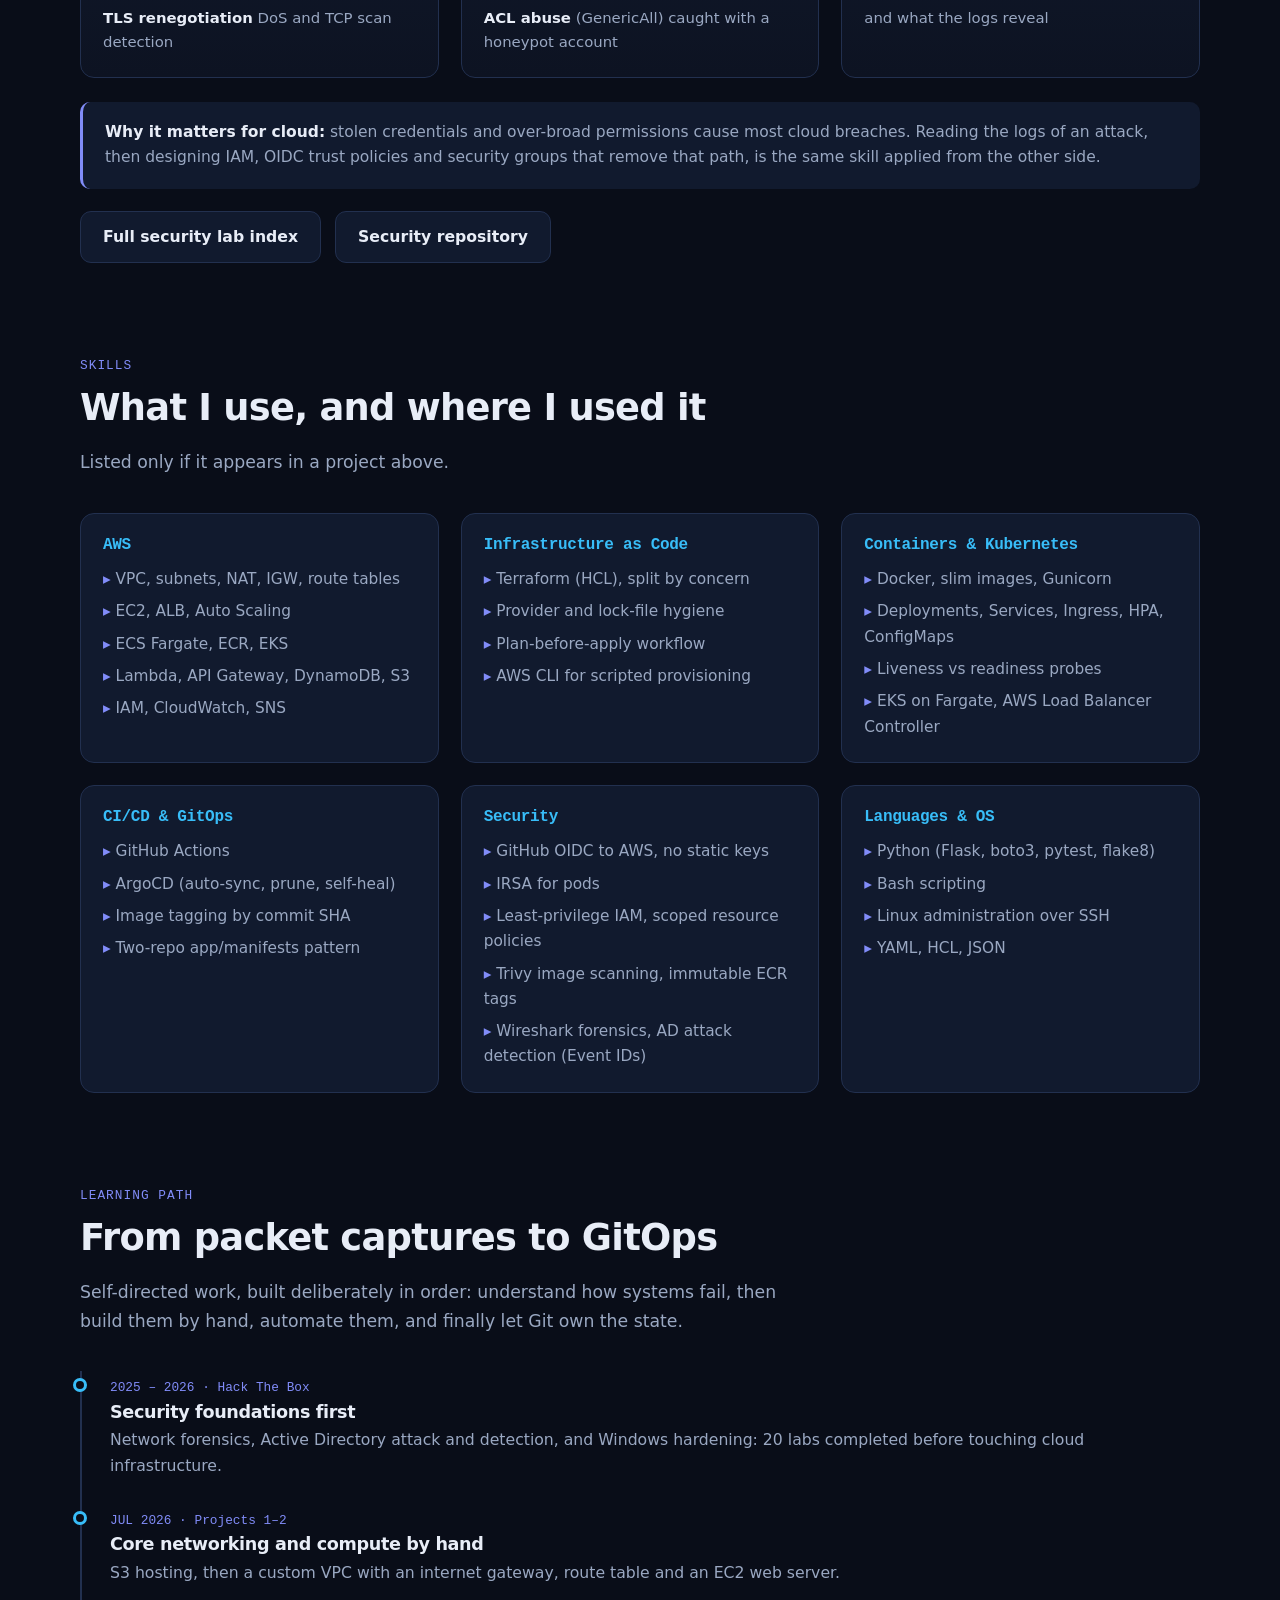
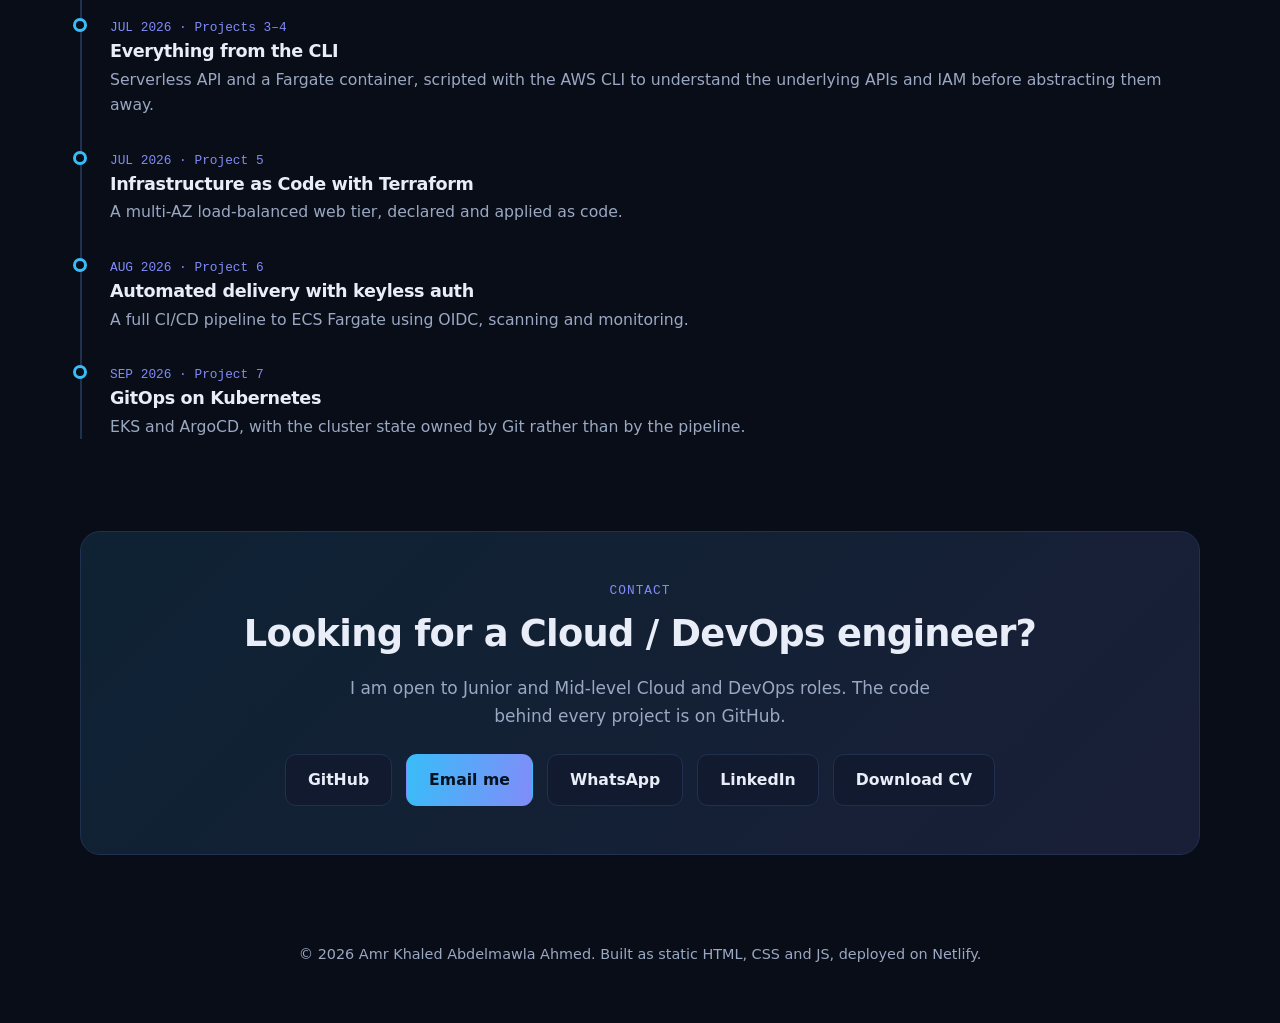
==== commit 9a57f6a1: "site: version asset URLs and stop caching HTML" ====
--- a/index.html
+++ b/index.html
@@ -3,10 +3,10 @@
 <head>
 <meta charset="utf-8">
 <meta name="viewport" content="width=device-width, initial-scale=1">
-<link rel="canonical" href="https://amr-khaled-cloud.netlify.app/">
-<meta property="og:url" content="https://amr-khaled-cloud.netlify.app/">
+<link rel="canonical" href="https://amr-khaled11.netlify.app/">
+<meta property="og:url" content="https://amr-khaled11.netlify.app/">
 <meta property="og:site_name" content="Amr Khaled">
-<meta property="og:image" content="https://amr-khaled-cloud.netlify.app/assets/img/portrait.jpg">
+<meta property="og:image" content="https://amr-khaled11.netlify.app/assets/img/portrait.jpg">
 <meta name="twitter:card" content="summary">
 <title>Amr Khaled | Cloud &amp; DevOps Engineer: AWS, Terraform, Kubernetes, GitOps</title>
 <meta name="description" content="Cloud and DevOps engineer portfolio. Seven hands-on AWS projects from S3 and VPC to Terraform, ECS Fargate and EKS with ArgoCD GitOps, with architecture, decisions and real debugging stories.">
@@ -15,8 +15,8 @@
 <meta property="og:type" content="website">
 <meta name="theme-color" content="#090d18">
 <link rel="icon" href="data:image/svg+xml,%3Csvg xmlns='http://www.w3.org/2000/svg' viewBox='0 0 32 32'%3E%3Crect width='32' height='32' rx='8' fill='%2338bdf8'/%3E%3Ctext x='16' y='22' font-size='18' font-family='Arial' font-weight='900' text-anchor='middle' fill='%2304121f'%3EA%3C/text%3E%3C/svg%3E">
-<link rel="stylesheet" href="assets/css/style.css">
-<script type="application/ld+json">{"@context":"https://schema.org","@type":"Person","name":"Amr Khaled Abdelmawla Ahmed","jobTitle":"Cloud & DevOps Engineer","url":"https://amr-khaled-cloud.netlify.app/","image":"https://amr-khaled-cloud.netlify.app/assets/img/portrait.jpg","address":{"@type":"PostalAddress","addressLocality":"Sana'a","addressCountry":"YE"},"sameAs":["https://github.com/officialhunter2007-netizen","https://www.linkedin.com/in/amr-ahmed-36a090450"]}</script>
+<link rel="stylesheet" href="assets/css/style.css?v=3">
+<script type="application/ld+json">{"@context":"https://schema.org","@type":"Person","name":"Amr Khaled Abdelmawla Ahmed","jobTitle":"Cloud & DevOps Engineer","url":"https://amr-khaled11.netlify.app/","image":"https://amr-khaled11.netlify.app/assets/img/portrait.jpg","address":{"@type":"PostalAddress","addressLocality":"Sana'a","addressCountry":"YE"},"sameAs":["https://github.com/officialhunter2007-netizen","https://www.linkedin.com/in/amr-khaled-engineer"]}</script>
 </head>
 <body>
 <a class="skip" href="#main">Skip to content</a>
@@ -44,7 +44,7 @@
   <div class="hero-grid">
     <div>
       <div class="hero-id">
-        <img class="avatar" src="assets/img/portrait.jpg" alt="Amr Khaled Abdelmawla Ahmed" width="112" height="112">
+        <img class="avatar" src="assets/img/portrait.jpg?v=3" alt="Amr Khaled Abdelmawla Ahmed" width="200" height="225">
         <span class="eyebrow">Amr Khaled &middot; Cloud &amp; DevOps Engineer</span>
       </div>
       <h1>I build cloud platforms that <span class="grad">ship themselves</span>.</h1>
@@ -230,7 +230,7 @@
 
 <footer class="container">© <span id="year">2026</span> Amr Khaled Abdelmawla Ahmed. Built as static HTML, CSS and JS, deployed on Netlify.</footer>
 
-<script src="assets/js/config.js"></script>
-<script src="assets/js/main.js"></script>
+<script src="assets/js/config.js?v=3"></script>
+<script src="assets/js/main.js?v=3"></script>
 </body>
 </html>
--- a/assets/css/style.css
+++ b/assets/css/style.css
@@ -236,11 +236,11 @@
 @media print { .nav, .skip { display: none; } body { background: #fff; color: #000; } }
 
 /* ===== Hero identity ===== */
-.hero-id { display: flex; align-items: center; gap: 16px; margin-bottom: 14px; }
+.hero-id { display: flex; align-items: center; gap: 20px; margin-bottom: 18px; flex-wrap: wrap; }
 .hero-id .eyebrow { margin-bottom: 0; }
 .avatar {
-  width: 112px; height: 112px; flex: none;
-  border-radius: 50%; object-fit: cover; object-position: center 22%;
+  width: 200px; height: 225px; flex: none;
+  border-radius: 14px; object-fit: cover; object-position: center top; background: #0d1424;
   border: 2px solid rgba(56,189,248,.5);
   box-shadow: 0 12px 34px -14px rgba(56,189,248,.65);
 }
@@ -276,7 +276,7 @@
 .labs a { font-size: .85rem; white-space: nowrap; }
 
 @media (max-width: 720px) {
-  .avatar { width: 72px; height: 72px; }
+  .avatar { width: 148px; height: 166px; }
   .labs .row { grid-template-columns: 1fr; gap: 6px; }
 }
 
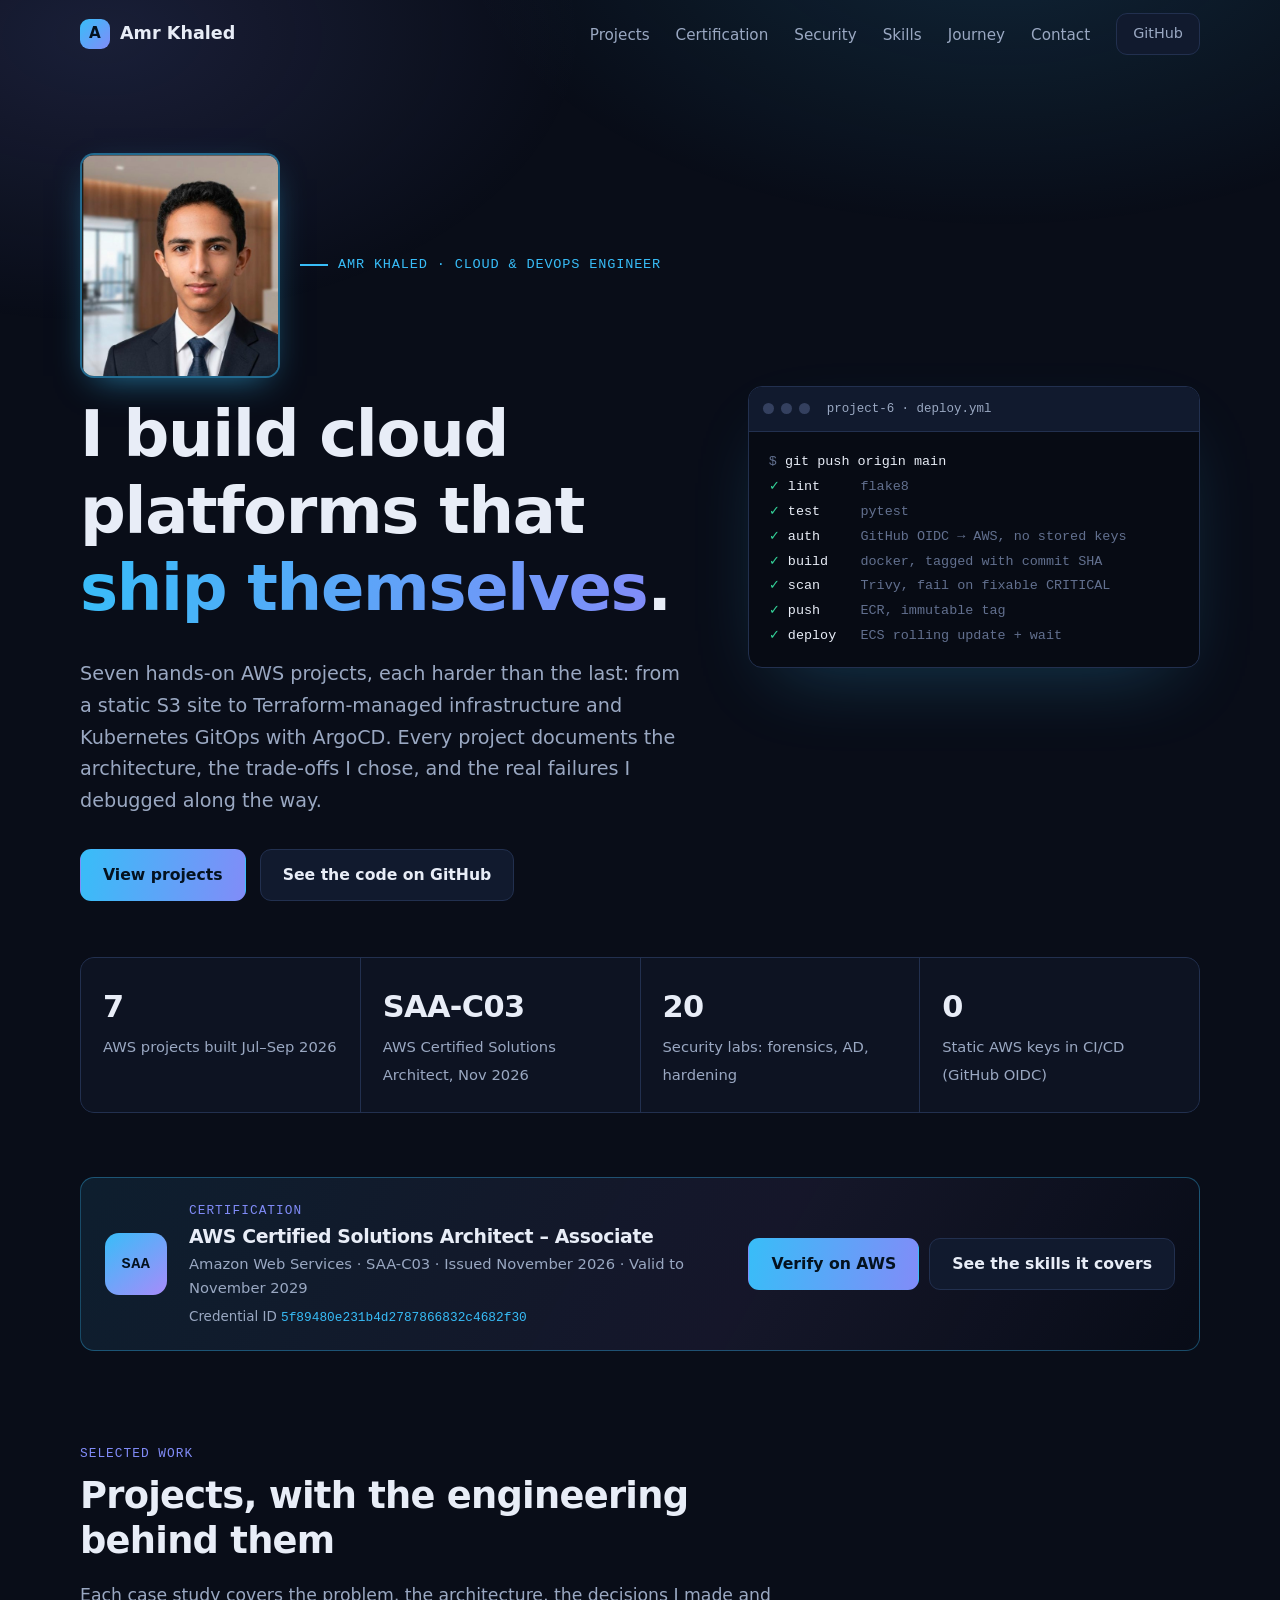
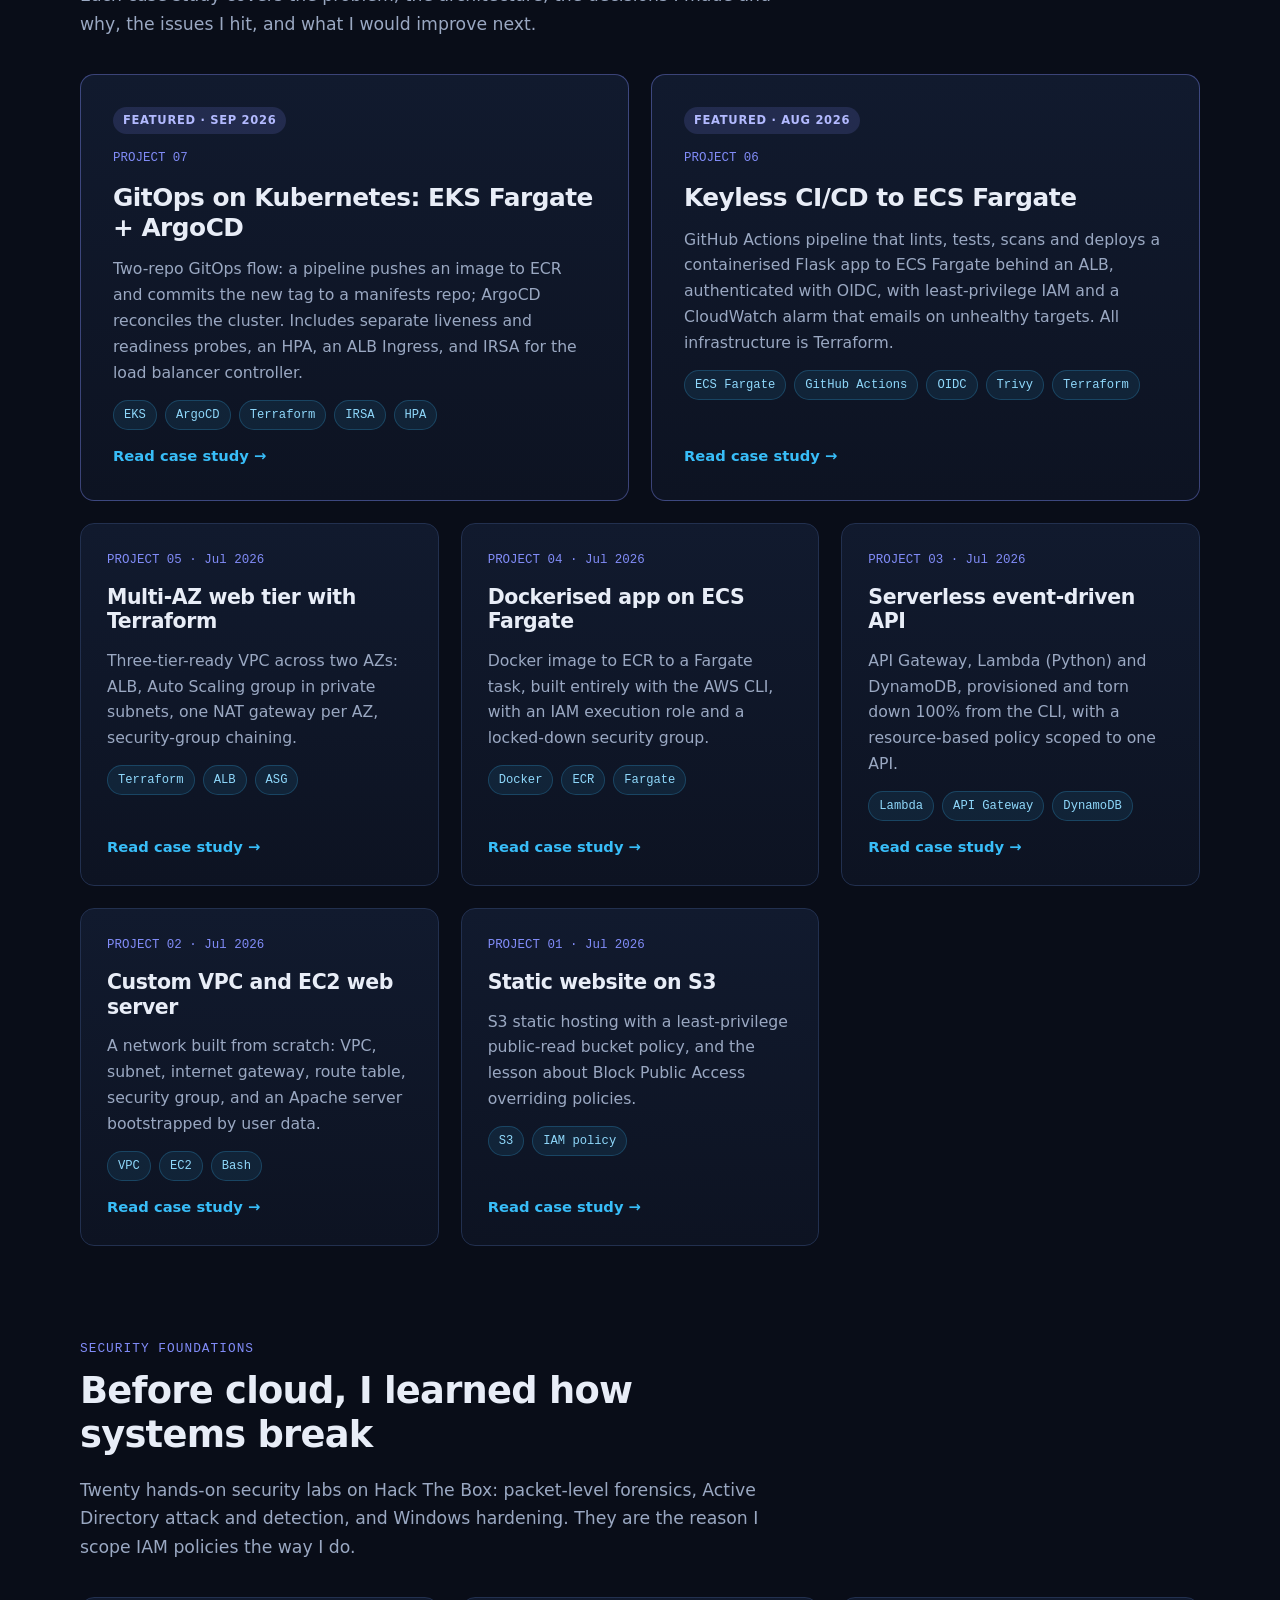
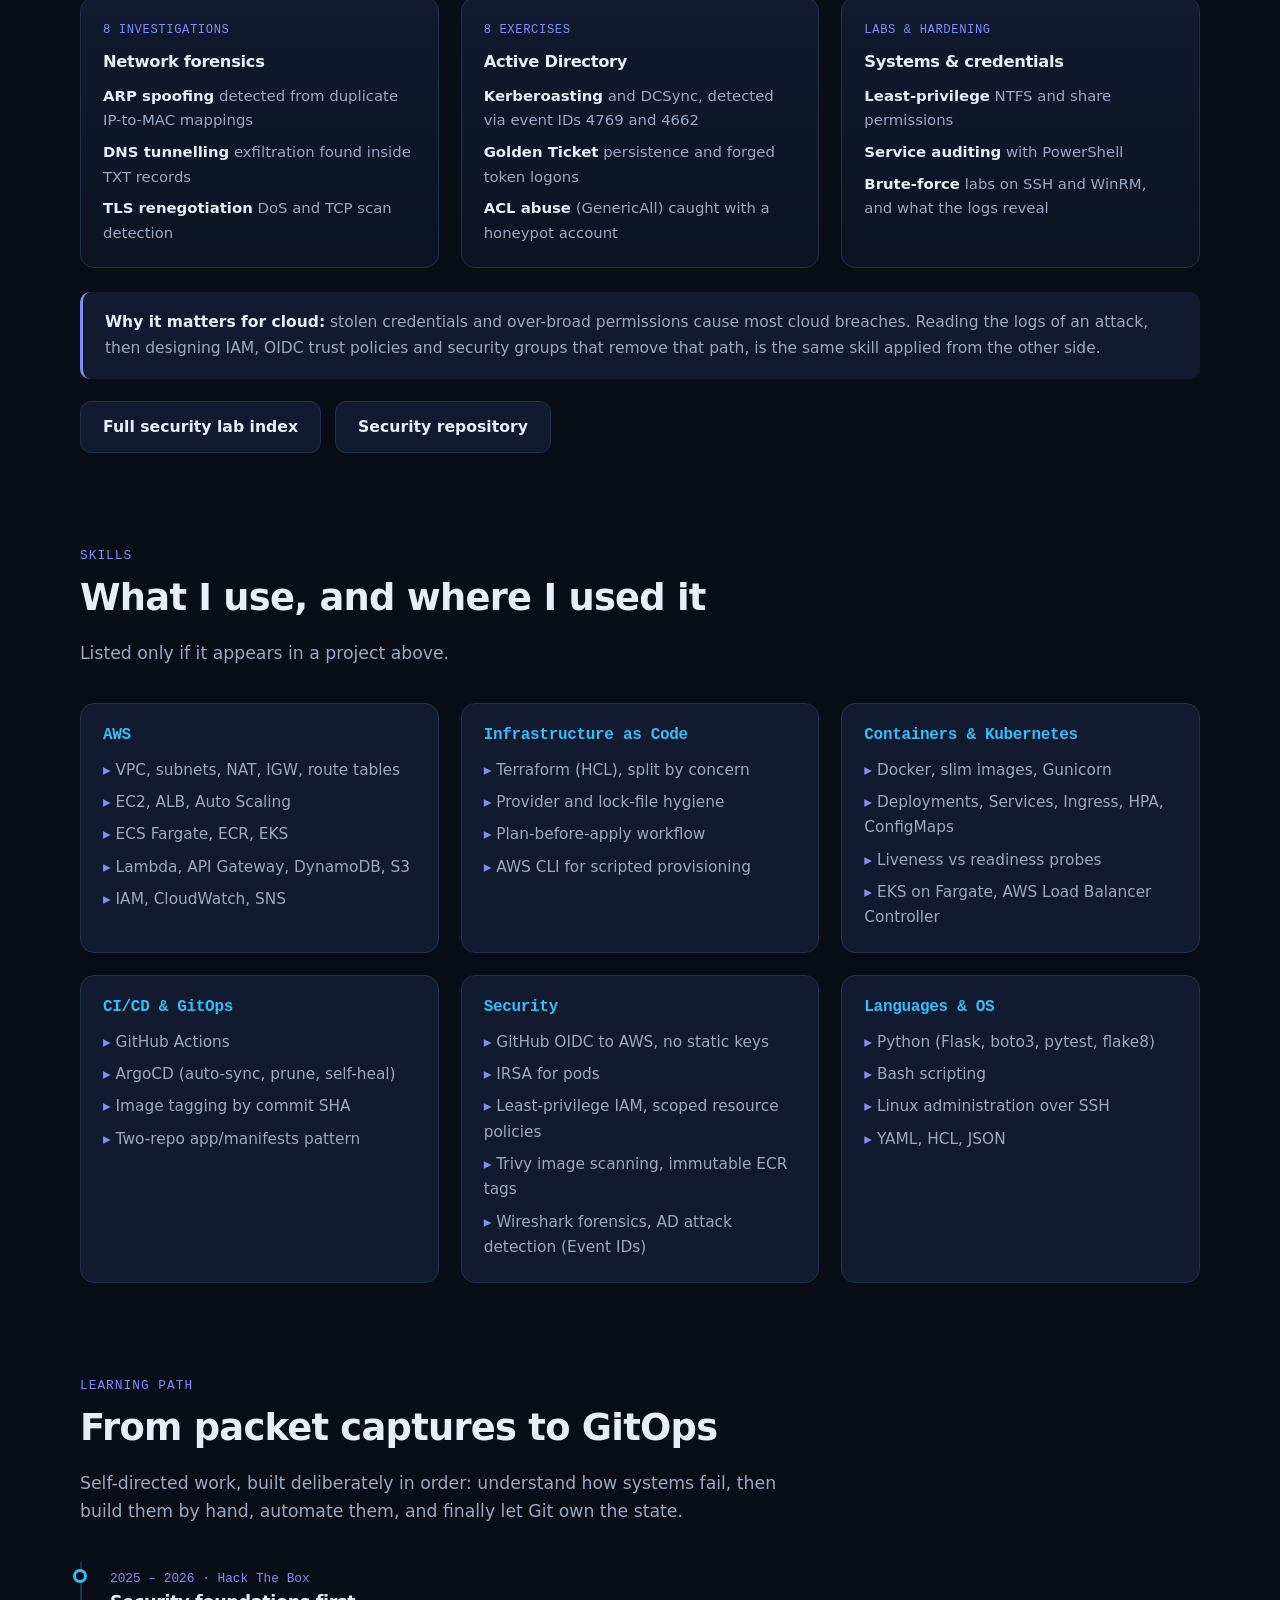
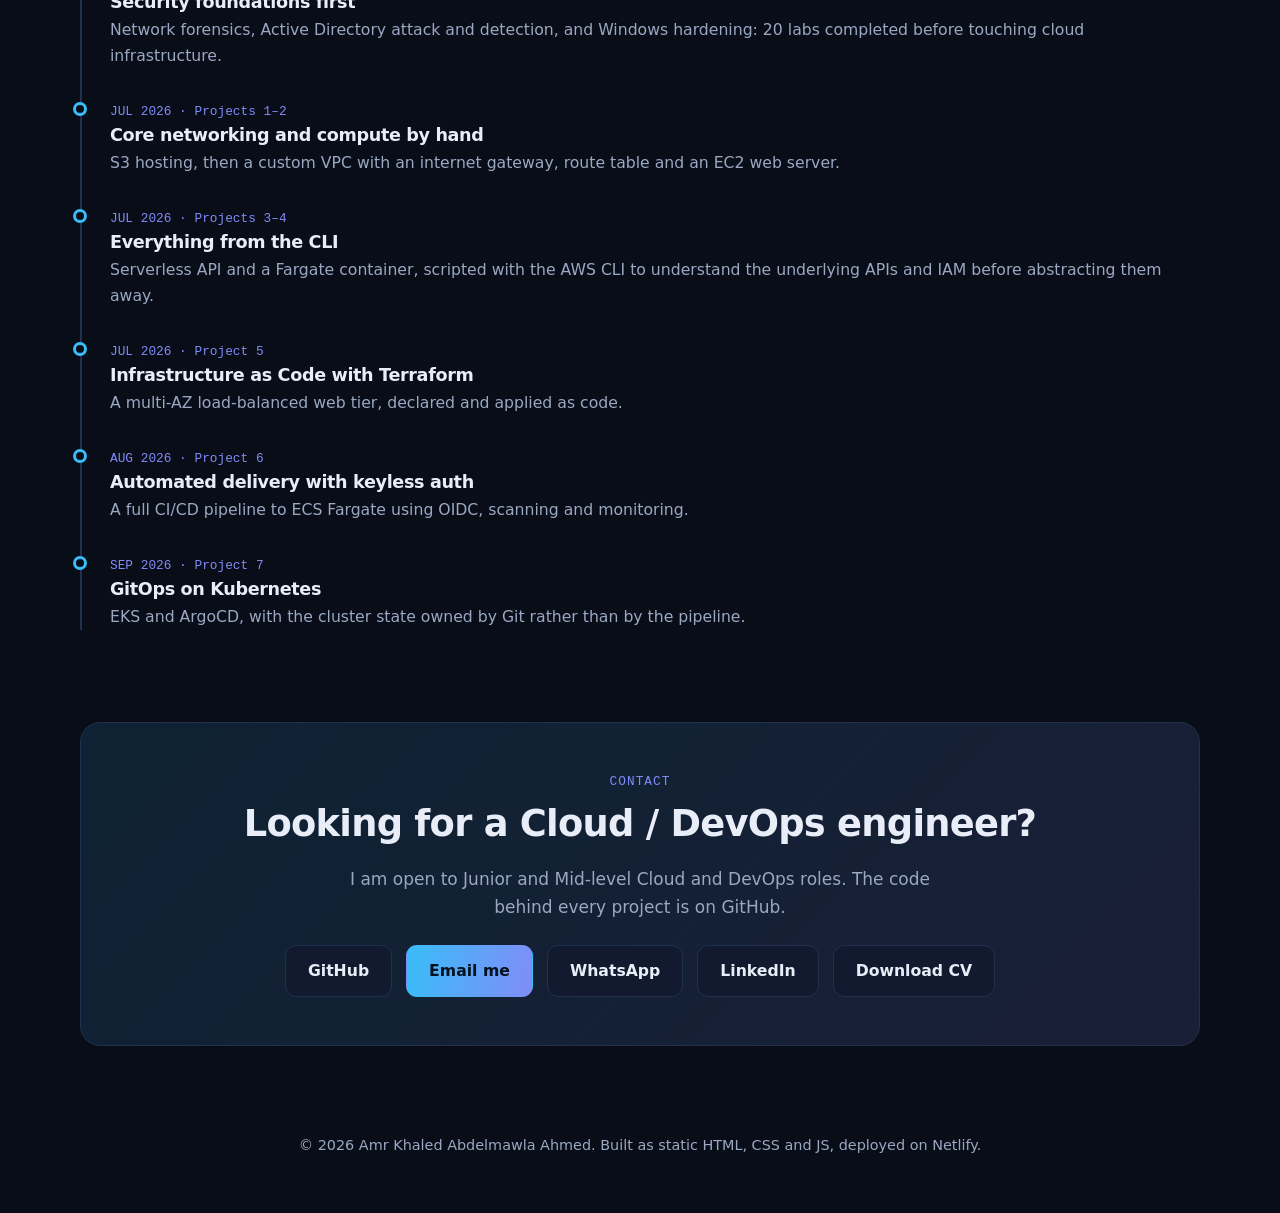
==== commit e2f90e44: "site: add certification section with AWS verification link" ====
--- a/index.html
+++ b/index.html
@@ -15,8 +15,8 @@
 <meta property="og:type" content="website">
 <meta name="theme-color" content="#090d18">
 <link rel="icon" href="data:image/svg+xml,%3Csvg xmlns='http://www.w3.org/2000/svg' viewBox='0 0 32 32'%3E%3Crect width='32' height='32' rx='8' fill='%2338bdf8'/%3E%3Ctext x='16' y='22' font-size='18' font-family='Arial' font-weight='900' text-anchor='middle' fill='%2304121f'%3EA%3C/text%3E%3C/svg%3E">
-<link rel="stylesheet" href="assets/css/style.css?v=3">
-<script type="application/ld+json">{"@context":"https://schema.org","@type":"Person","name":"Amr Khaled Abdelmawla Ahmed","jobTitle":"Cloud & DevOps Engineer","url":"https://amr-khaled11.netlify.app/","image":"https://amr-khaled11.netlify.app/assets/img/portrait.jpg","address":{"@type":"PostalAddress","addressLocality":"Sana'a","addressCountry":"YE"},"sameAs":["https://github.com/officialhunter2007-netizen","https://www.linkedin.com/in/amr-khaled-engineer"]}</script>
+<link rel="stylesheet" href="assets/css/style.css?v=4">
+<script type="application/ld+json">{"@context":"https://schema.org","@type":"Person","name":"Amr Khaled Abdelmawla Ahmed","jobTitle":"Cloud & DevOps Engineer","url":"https://amr-khaled11.netlify.app/","image":"https://amr-khaled11.netlify.app/assets/img/portrait.jpg","address":{"@type":"PostalAddress","addressLocality":"Sana'a","addressCountry":"YE"},"hasCredential":{"@type":"EducationalOccupationalCredential","name":"AWS Certified Solutions Architect \u2013 Associate","credentialCategory":"Certification","identifier":"5f89480e231b4d2787866832c4682f30","recognizedBy":{"@type":"Organization","name":"Amazon Web Services"},"validIn":{"@type":"AdministrativeArea","name":"Worldwide"}},"sameAs":["https://github.com/officialhunter2007-netizen","https://www.linkedin.com/in/amr-khaled-engineer"]}</script>
 </head>
 <body>
 <a class="skip" href="#main">Skip to content</a>
@@ -28,6 +28,7 @@
     <nav aria-label="Primary">
       <ul id="nav-list">
         <li><a href="#work">Projects</a></li>
+        <li><a href="#cert">Certification</a></li>
         <li><a href="#security">Security</a></li>
         <li><a href="#skills">Skills</a></li>
         <li><a href="#journey">Journey</a></li>
@@ -44,7 +45,7 @@
   <div class="hero-grid">
     <div>
       <div class="hero-id">
-        <img class="avatar" src="assets/img/portrait.jpg?v=3" alt="Amr Khaled Abdelmawla Ahmed" width="200" height="225">
+        <img class="avatar" src="assets/img/portrait.jpg?v=4" alt="Amr Khaled Abdelmawla Ahmed" width="200" height="225">
         <span class="eyebrow">Amr Khaled &middot; Cloud &amp; DevOps Engineer</span>
       </div>
       <h1>I build cloud platforms that <span class="grad">ship themselves</span>.</h1>
@@ -75,6 +76,22 @@
   </div>
 </div>
 
+<section id="cert" class="container cert-band">
+  <div class="cert reveal">
+    <div class="cert-badge" aria-hidden="true">SAA</div>
+    <div class="cert-body">
+      <span class="kicker">Certification</span>
+      <h2>AWS Certified Solutions Architect &ndash; Associate</h2>
+      <p class="cert-meta">Amazon Web Services &middot; SAA-C03 &middot; Issued November 2026 &middot; Valid to November 2029</p>
+      <p class="cert-id">Credential ID <code>5f89480e231b4d2787866832c4682f30</code></p>
+    </div>
+    <div class="cert-actions">
+      <a class="btn primary" href="https://aws.amazon.com/verification" target="_blank" rel="noopener">Verify on AWS</a>
+      <a class="btn" href="#skills">See the skills it covers</a>
+    </div>
+  </div>
+</section>
+
 <section id="work" class="container">
   <div class="sec-head reveal">
     <span class="kicker">Selected work</span>
@@ -230,7 +247,7 @@
 
 <footer class="container">© <span id="year">2026</span> Amr Khaled Abdelmawla Ahmed. Built as static HTML, CSS and JS, deployed on Netlify.</footer>
 
-<script src="assets/js/config.js?v=3"></script>
-<script src="assets/js/main.js?v=3"></script>
+<script src="assets/js/config.js?v=4"></script>
+<script src="assets/js/main.js?v=4"></script>
 </body>
 </html>
--- a/assets/css/style.css
+++ b/assets/css/style.css
@@ -283,3 +283,28 @@
 @media print {
   .js .reveal { opacity: 1 !important; transform: none !important; }
 }
+/* ===== Certification ===== */
+.cert-band { padding-top: 8px; }
+.cert {
+  display: flex; align-items: center; gap: 22px; flex-wrap: wrap;
+  padding: 22px 24px; border-radius: var(--radius);
+  border: 1px solid rgba(56,189,248,.35);
+  background: linear-gradient(120deg, rgba(56,189,248,.10), rgba(167,139,250,.08) 60%, transparent);
+}
+.cert-badge {
+  flex: none; width: 62px; height: 62px; border-radius: 14px;
+  display: grid; place-items: center;
+  font-family: var(--mono); font-weight: 700; font-size: .95rem; letter-spacing: .04em;
+  color: #04121f; background: linear-gradient(140deg, #38bdf8, #a78bfa);
+}
+.cert-body { flex: 1 1 320px; min-width: 0; }
+.cert-body .kicker { margin-bottom: 4px; }
+.cert-body h2 { font-size: 1.18rem; margin: 0 0 4px; }
+.cert-meta { color: var(--muted); font-size: .92rem; margin: 0 0 6px; }
+.cert-id { color: var(--muted); font-size: .84rem; margin: 0; word-break: break-all; }
+.cert-id code { font-family: var(--mono); font-size: .8rem; color: var(--accent); }
+.cert-actions { display: flex; gap: 10px; flex-wrap: wrap; }
+@media (max-width: 720px) {
+  .cert-actions { width: 100%; }
+  .cert-actions .btn { flex: 1 1 auto; text-align: center; }
+}
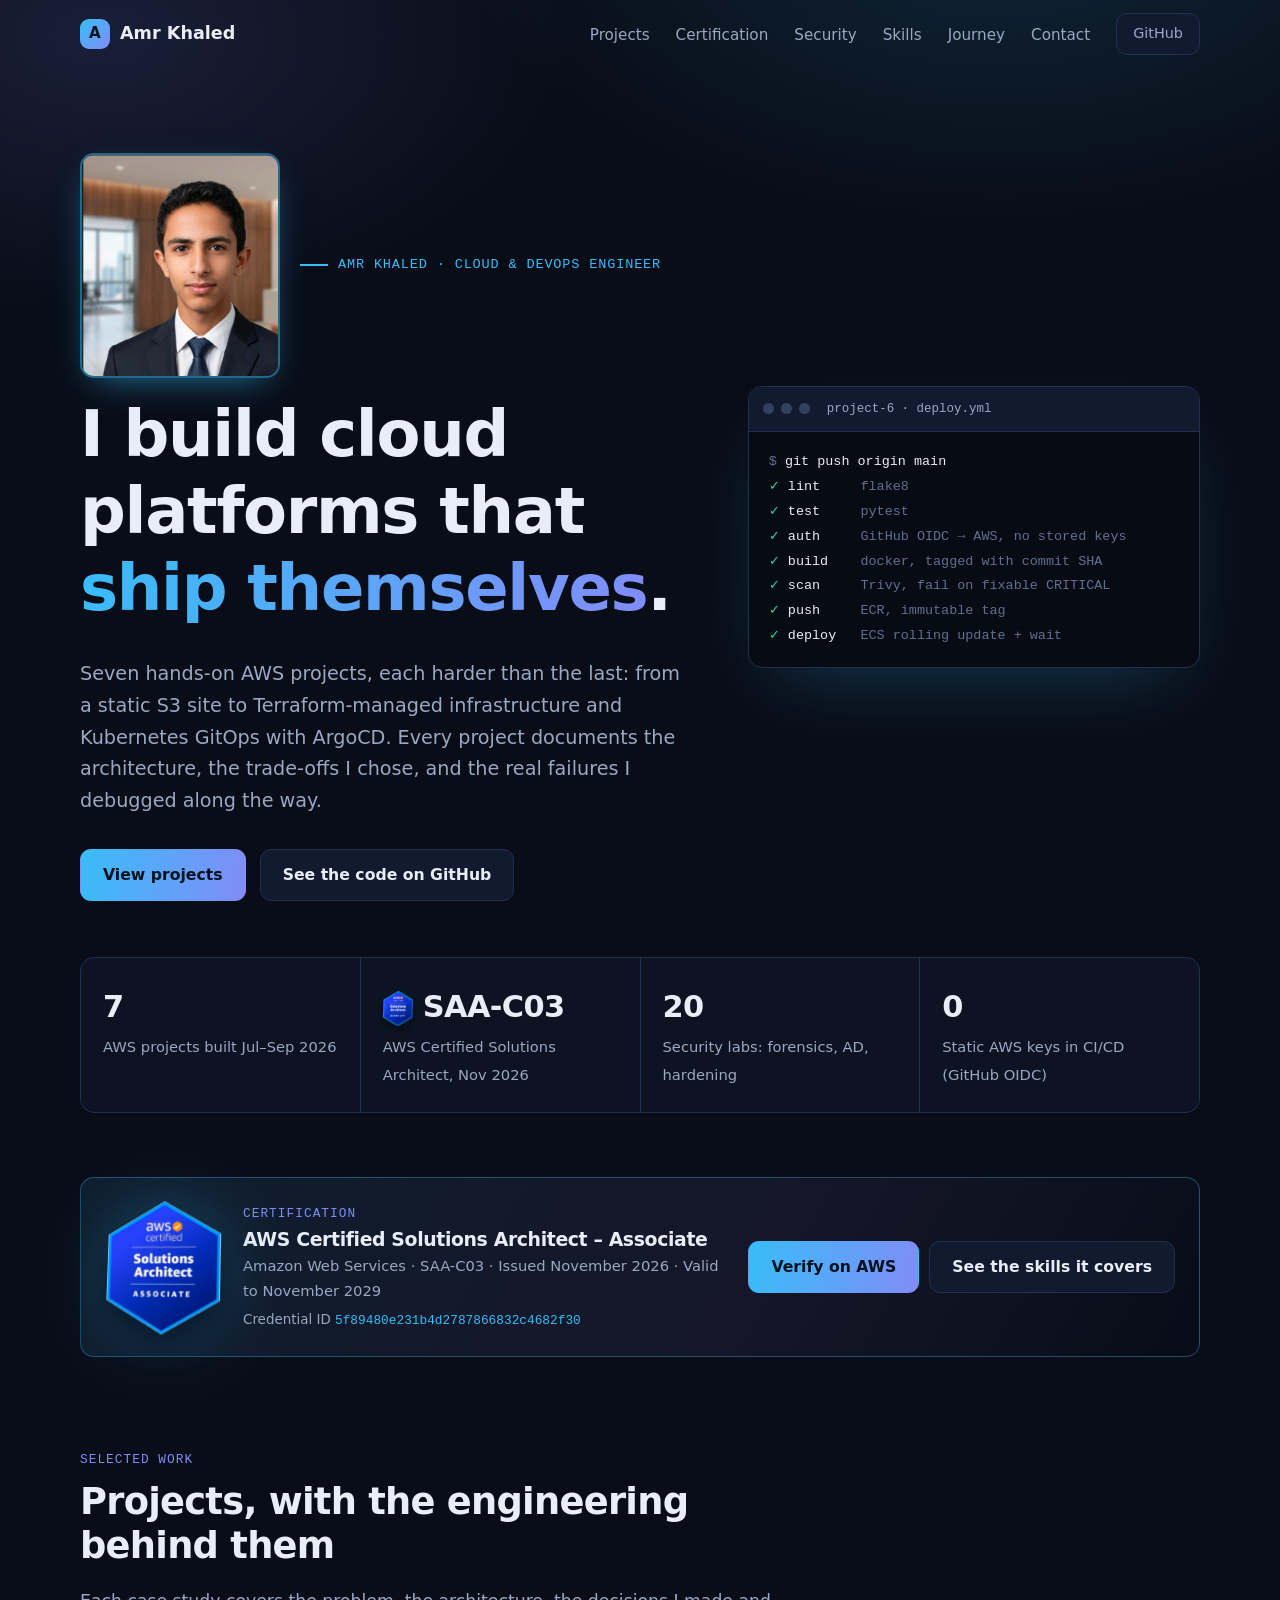
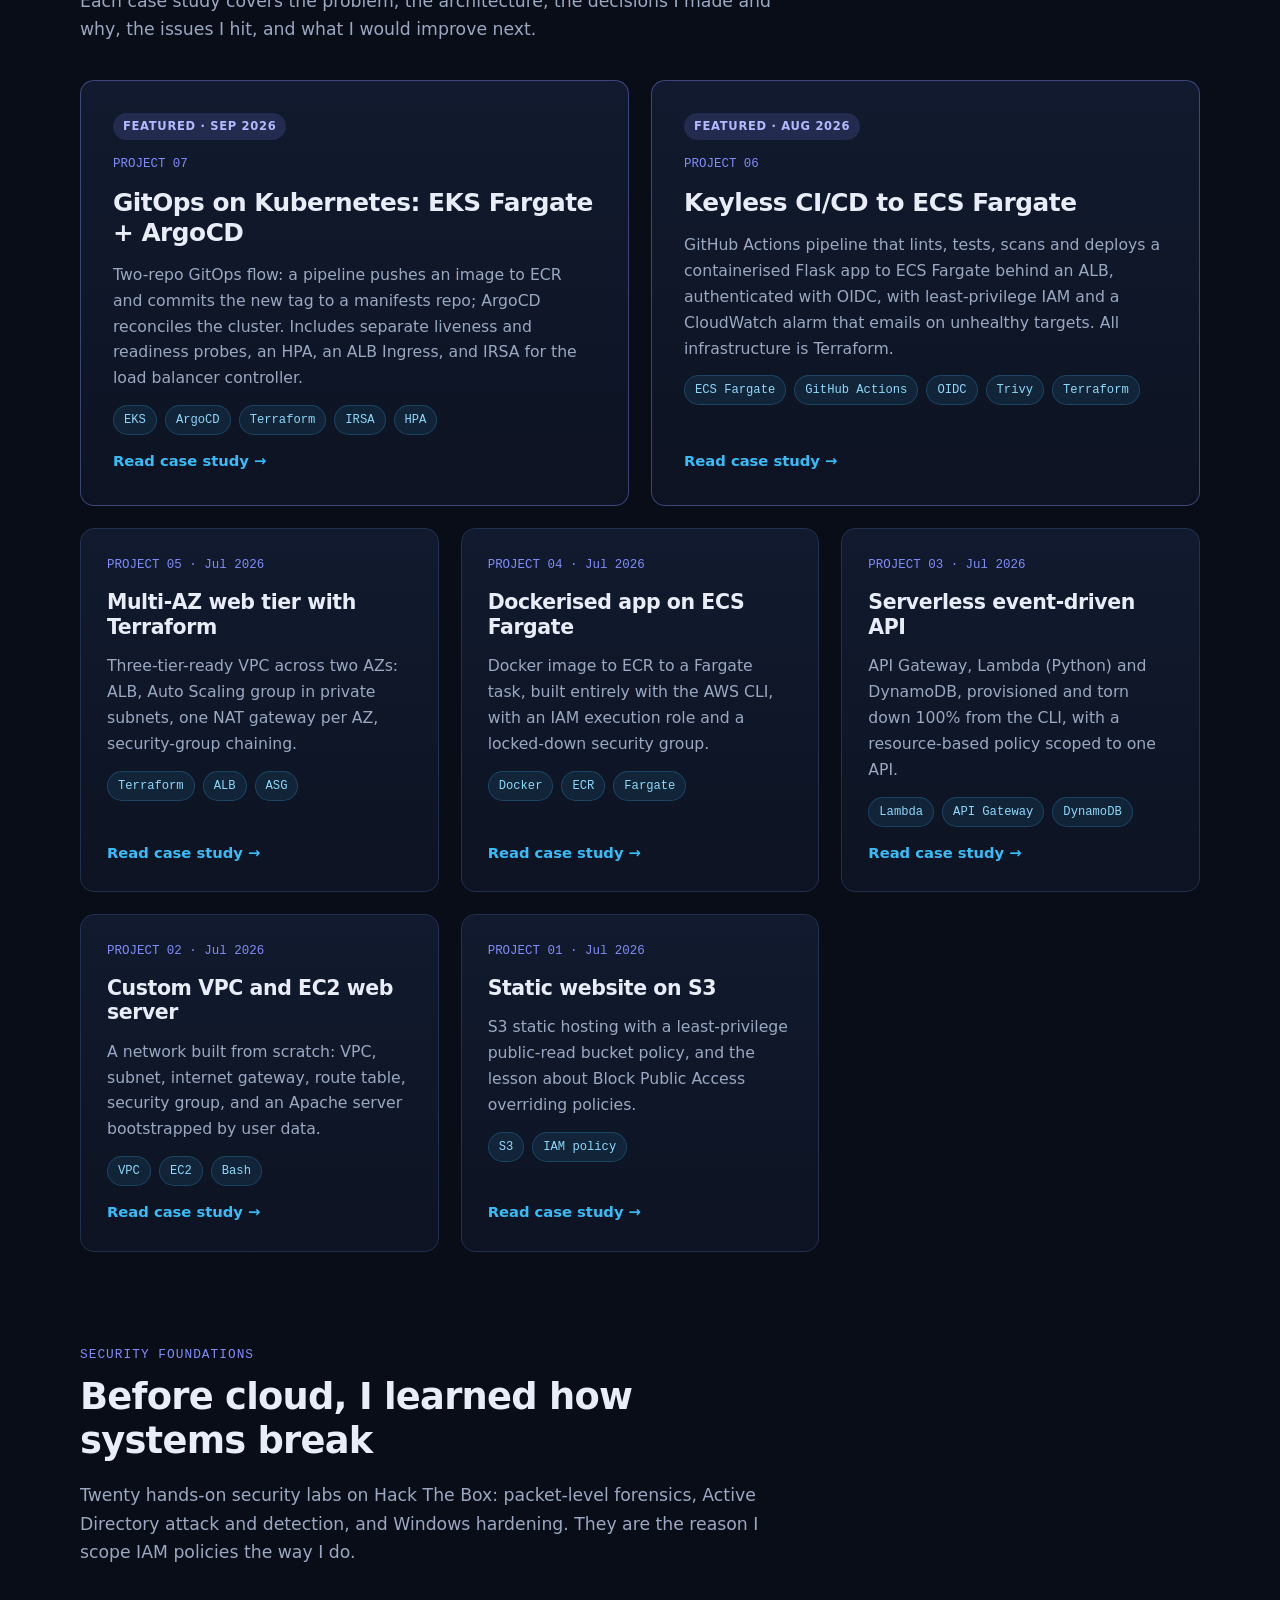
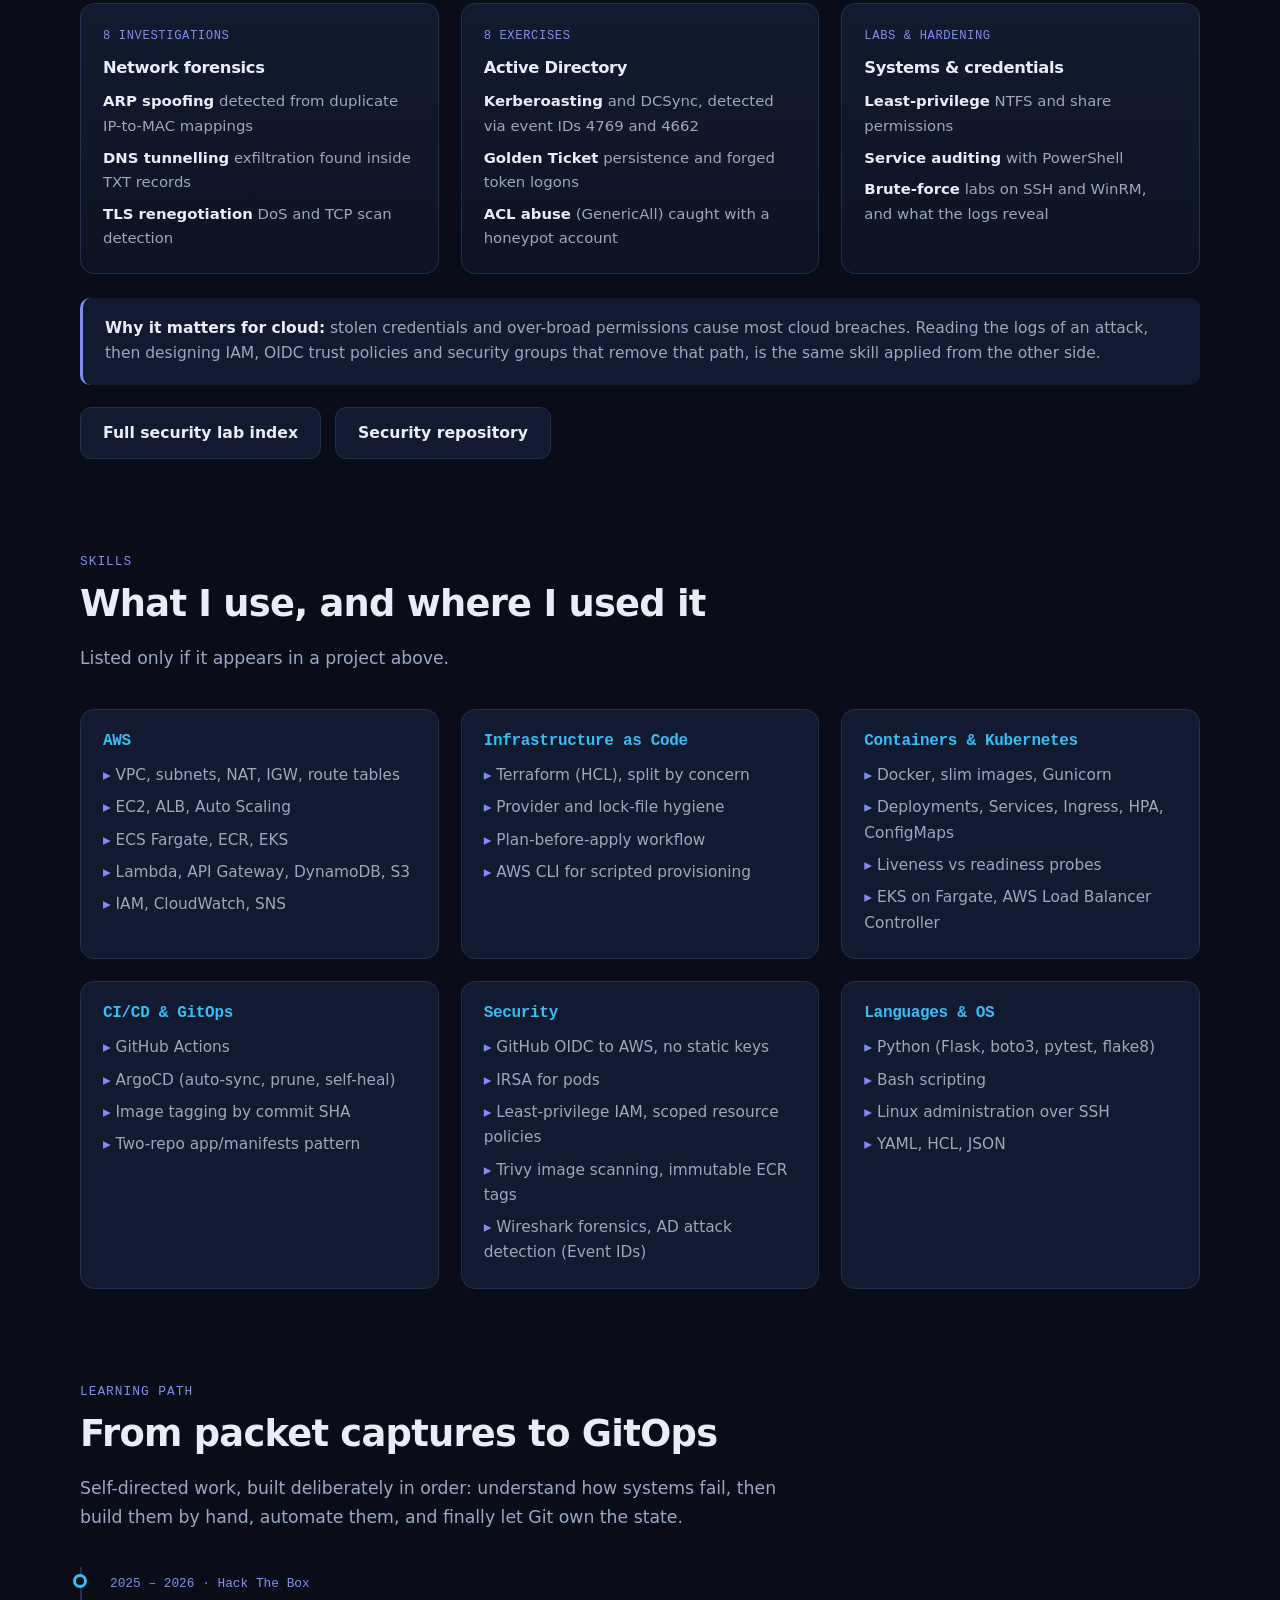
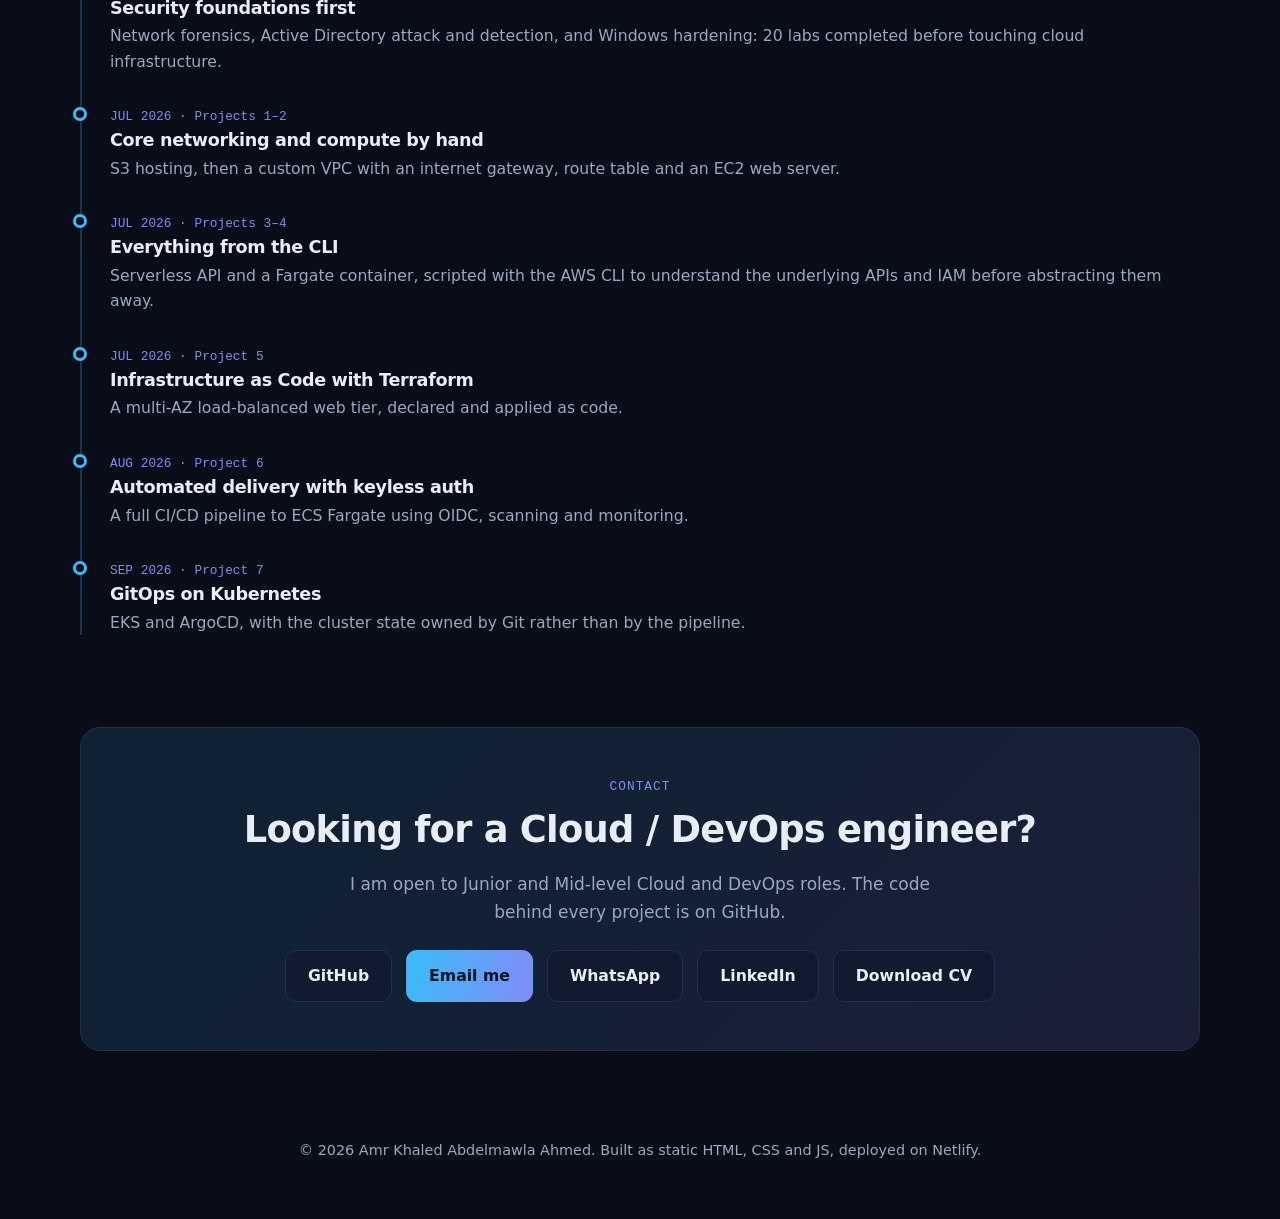
==== commit 24899bc7: "site: add AWS certification badge with 3D treatment" ====
--- a/index.html
+++ b/index.html
@@ -15,8 +15,8 @@
 <meta property="og:type" content="website">
 <meta name="theme-color" content="#090d18">
 <link rel="icon" href="data:image/svg+xml,%3Csvg xmlns='http://www.w3.org/2000/svg' viewBox='0 0 32 32'%3E%3Crect width='32' height='32' rx='8' fill='%2338bdf8'/%3E%3Ctext x='16' y='22' font-size='18' font-family='Arial' font-weight='900' text-anchor='middle' fill='%2304121f'%3EA%3C/text%3E%3C/svg%3E">
-<link rel="stylesheet" href="assets/css/style.css?v=4">
-<script type="application/ld+json">{"@context":"https://schema.org","@type":"Person","name":"Amr Khaled Abdelmawla Ahmed","jobTitle":"Cloud & DevOps Engineer","url":"https://amr-khaled11.netlify.app/","image":"https://amr-khaled11.netlify.app/assets/img/portrait.jpg","address":{"@type":"PostalAddress","addressLocality":"Sana'a","addressCountry":"YE"},"hasCredential":{"@type":"EducationalOccupationalCredential","name":"AWS Certified Solutions Architect \u2013 Associate","credentialCategory":"Certification","identifier":"5f89480e231b4d2787866832c4682f30","recognizedBy":{"@type":"Organization","name":"Amazon Web Services"},"validIn":{"@type":"AdministrativeArea","name":"Worldwide"}},"sameAs":["https://github.com/officialhunter2007-netizen","https://www.linkedin.com/in/amr-khaled-engineer"]}</script>
+<link rel="stylesheet" href="assets/css/style.css?v=5">
+<script type="application/ld+json">{"@context":"https://schema.org","@type":"Person","name":"Amr Khaled Abdelmawla Ahmed","jobTitle":"Cloud & DevOps Engineer","url":"https://amr-khaled11.netlify.app/","image":"https://amr-khaled11.netlify.app/assets/img/portrait.jpg","address":{"@type":"PostalAddress","addressLocality":"Sana'a","addressCountry":"YE"},"hasCredential":{"@type":"EducationalOccupationalCredential","name":"AWS Certified Solutions Architect \u2013 Associate","image":"https://amr-khaled11.netlify.app/assets/img/aws-saa-badge.png","credentialCategory":"Certification","identifier":"5f89480e231b4d2787866832c4682f30","recognizedBy":{"@type":"Organization","name":"Amazon Web Services"},"validIn":{"@type":"AdministrativeArea","name":"Worldwide"}},"sameAs":["https://github.com/officialhunter2007-netizen","https://www.linkedin.com/in/amr-khaled-engineer"]}</script>
 </head>
 <body>
 <a class="skip" href="#main">Skip to content</a>
@@ -45,7 +45,7 @@
   <div class="hero-grid">
     <div>
       <div class="hero-id">
-        <img class="avatar" src="assets/img/portrait.jpg?v=4" alt="Amr Khaled Abdelmawla Ahmed" width="200" height="225">
+        <img class="avatar" src="assets/img/portrait.jpg?v=5" alt="Amr Khaled Abdelmawla Ahmed" width="200" height="225">
         <span class="eyebrow">Amr Khaled &middot; Cloud &amp; DevOps Engineer</span>
       </div>
       <h1>I build cloud platforms that <span class="grad">ship themselves</span>.</h1>
@@ -70,7 +70,7 @@
 
   <div class="stats reveal" role="list">
     <div class="stat" role="listitem"><b>7</b><span>AWS projects built Jul–Sep 2026</span></div>
-    <div class="stat" role="listitem"><b>SAA-C03</b><span>AWS Certified Solutions Architect, Nov 2026</span></div>
+    <div class="stat" role="listitem"><b><img class="stat-badge" src="assets/img/aws-saa-badge.png?v=5" alt="" width="30" height="35" loading="lazy">SAA-C03</b><span>AWS Certified Solutions Architect, Nov 2026</span></div>
     <div class="stat" role="listitem"><b>20</b><span>Security labs: forensics, AD, hardening</span></div>
     <div class="stat" role="listitem"><b>0</b><span>Static AWS keys in CI/CD (GitHub OIDC)</span></div>
   </div>
@@ -78,7 +78,7 @@
 
 <section id="cert" class="container cert-band">
   <div class="cert reveal">
-    <div class="cert-badge" aria-hidden="true">SAA</div>
+    <div class="cert-badge"><img src="assets/img/aws-saa-badge.png?v=5" alt="AWS Certified Solutions Architect – Associate badge" width="116" height="134" loading="lazy"></div>
     <div class="cert-body">
       <span class="kicker">Certification</span>
       <h2>AWS Certified Solutions Architect &ndash; Associate</h2>
@@ -247,7 +247,7 @@
 
 <footer class="container">© <span id="year">2026</span> Amr Khaled Abdelmawla Ahmed. Built as static HTML, CSS and JS, deployed on Netlify.</footer>
 
-<script src="assets/js/config.js?v=4"></script>
-<script src="assets/js/main.js?v=4"></script>
+<script src="assets/js/config.js?v=5"></script>
+<script src="assets/js/main.js?v=5"></script>
 </body>
 </html>
--- a/assets/css/style.css
+++ b/assets/css/style.css
@@ -206,6 +206,7 @@
 .js .reveal { opacity: 0; transform: translateY(18px); transition: opacity .6s ease, transform .6s ease; }
 .js .reveal.in { opacity: 1; transform: none; }
 @media (prefers-reduced-motion: reduce) {
+  .cert-badge img, .cert:hover .cert-badge img, .stat-badge { transform: none; transition: none; }
   html { scroll-behavior: auto; }
   .js .reveal { opacity: 1; transform: none; transition: none; }
   .card, .btn { transition: none; }
@@ -292,10 +293,25 @@
   background: linear-gradient(120deg, rgba(56,189,248,.10), rgba(167,139,250,.08) 60%, transparent);
 }
 .cert-badge {
-  flex: none; width: 62px; height: 62px; border-radius: 14px;
+  flex: none; width: 116px; height: 134px;
   display: grid; place-items: center;
-  font-family: var(--mono); font-weight: 700; font-size: .95rem; letter-spacing: .04em;
-  color: #04121f; background: linear-gradient(140deg, #38bdf8, #a78bfa);
+  perspective: 700px;
+}
+.cert-badge img {
+  width: 100%; height: auto; display: block;
+  transform: rotateY(-13deg) rotateX(7deg) translateZ(0);
+  filter: drop-shadow(0 12px 16px rgba(2,6,18,.75)) drop-shadow(0 0 26px rgba(56,189,248,.30));
+  transition: transform .5s cubic-bezier(.2,.7,.3,1), filter .5s ease;
+  will-change: transform;
+}
+.cert:hover .cert-badge img {
+  transform: rotateY(-4deg) rotateX(2deg) scale(1.05);
+  filter: drop-shadow(0 14px 20px rgba(2,6,18,.8)) drop-shadow(0 0 34px rgba(56,189,248,.45));
+}
+.stat-badge {
+  display: inline-block; width: 30px; height: auto; margin-right: 10px; vertical-align: -9px;
+  transform: rotateY(-12deg) rotateX(6deg);
+  filter: drop-shadow(0 4px 6px rgba(2,6,18,.7));
 }
 .cert-body { flex: 1 1 320px; min-width: 0; }
 .cert-body .kicker { margin-bottom: 4px; }
@@ -307,4 +323,5 @@
 @media (max-width: 720px) {
   .cert-actions { width: 100%; }
   .cert-actions .btn { flex: 1 1 auto; text-align: center; }
+  .cert-badge { width: 84px; height: 96px; }
 }
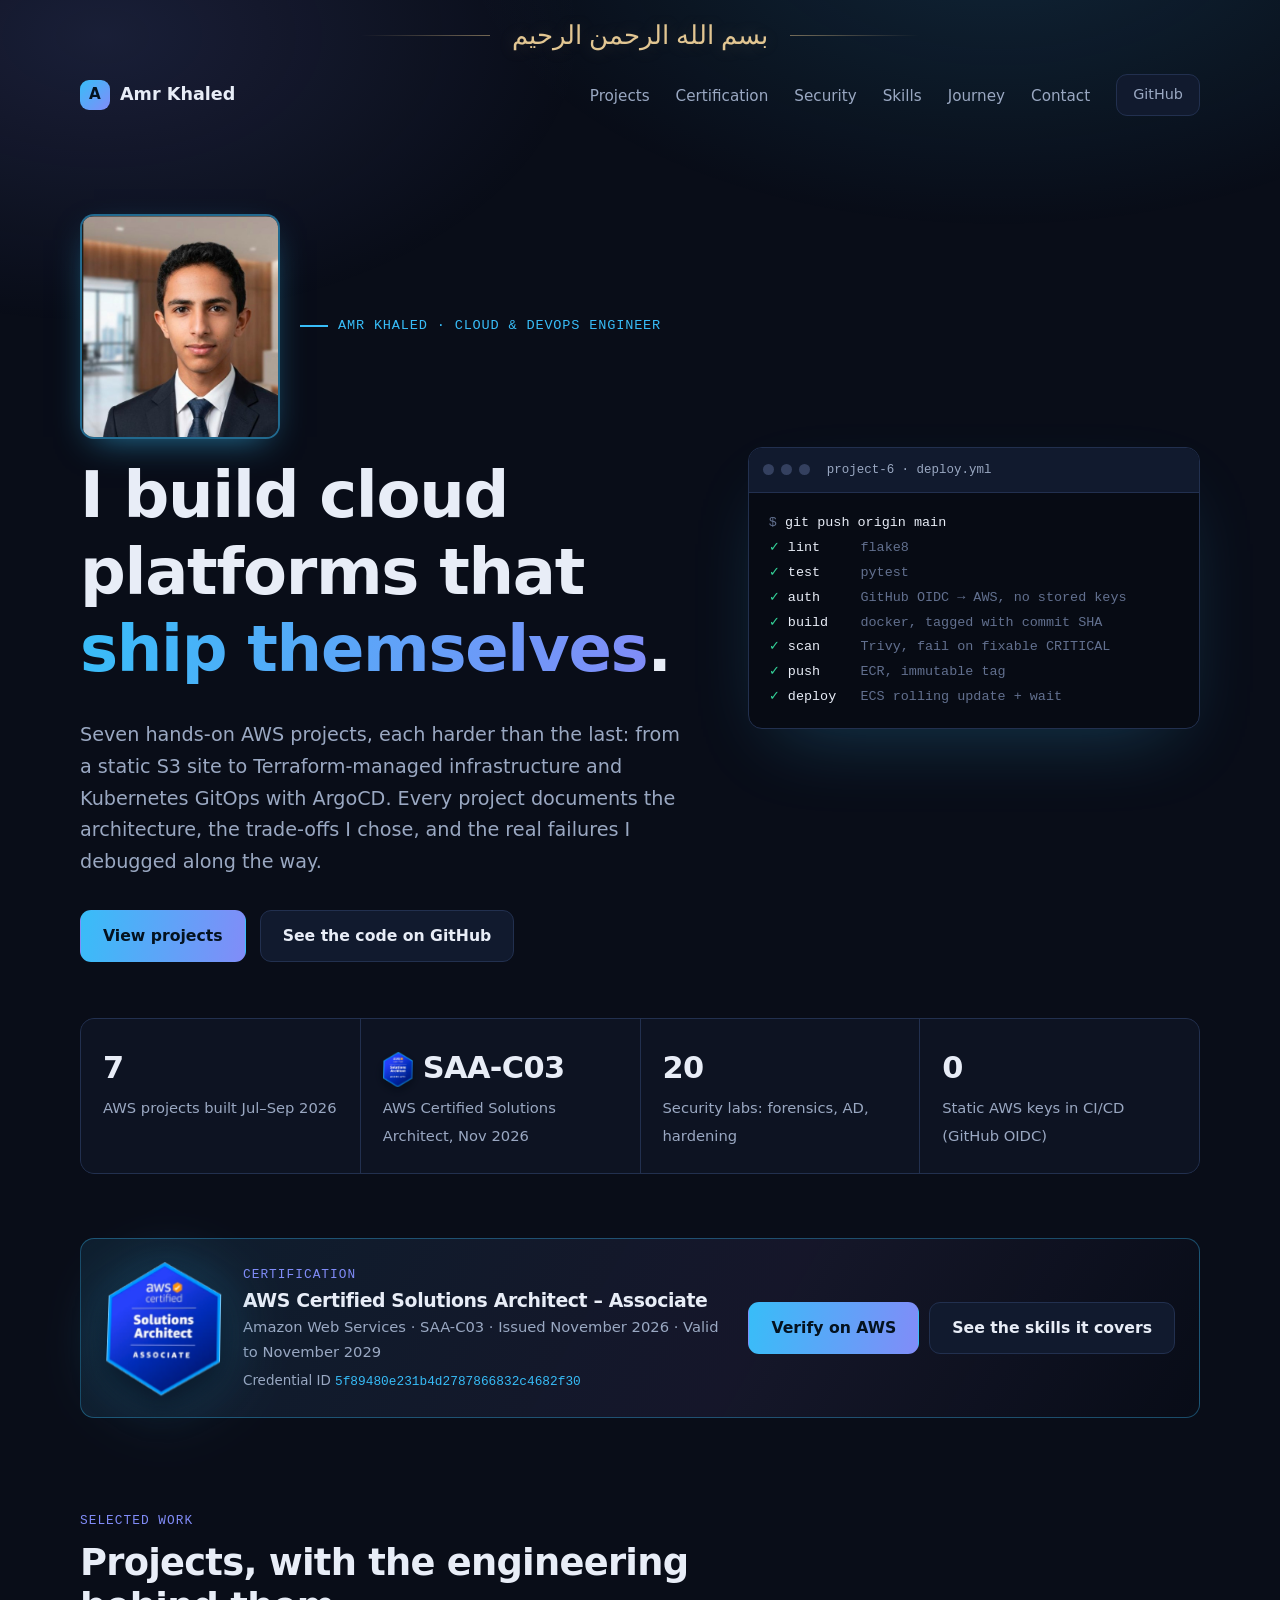
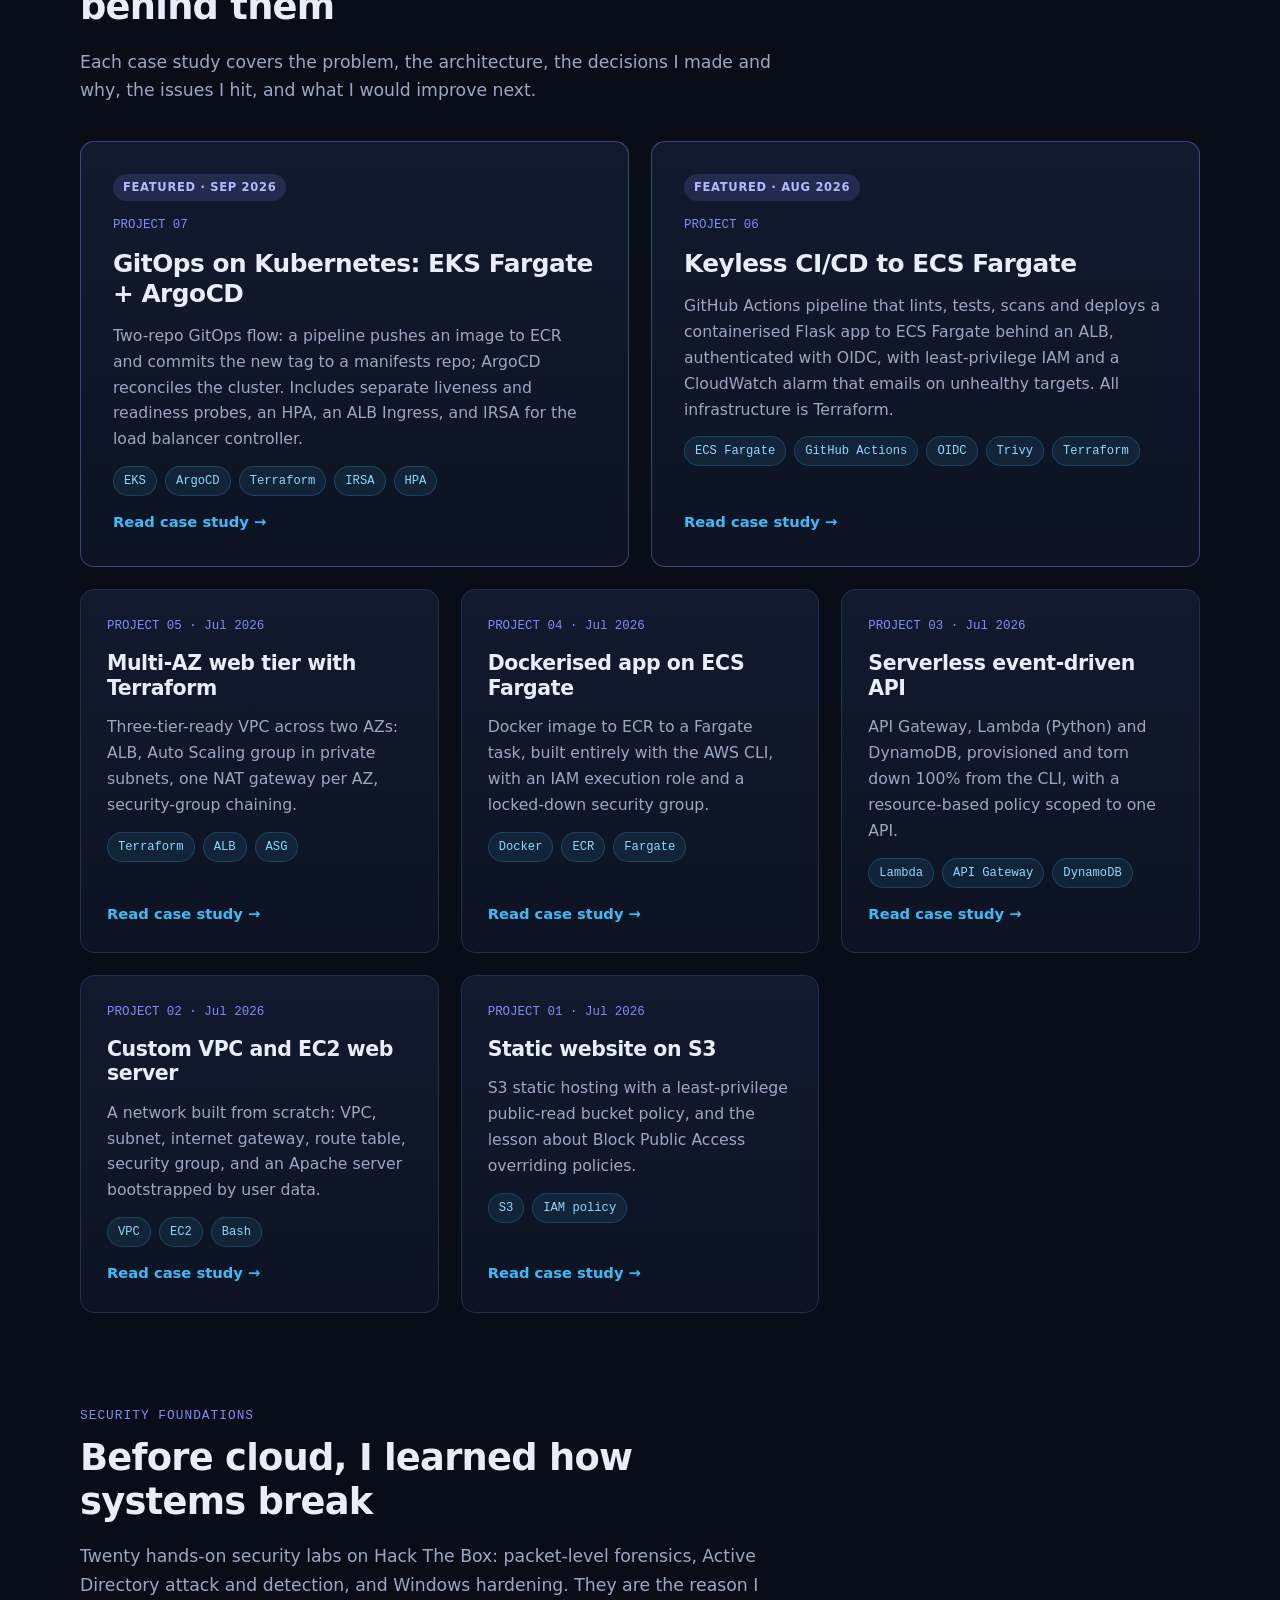
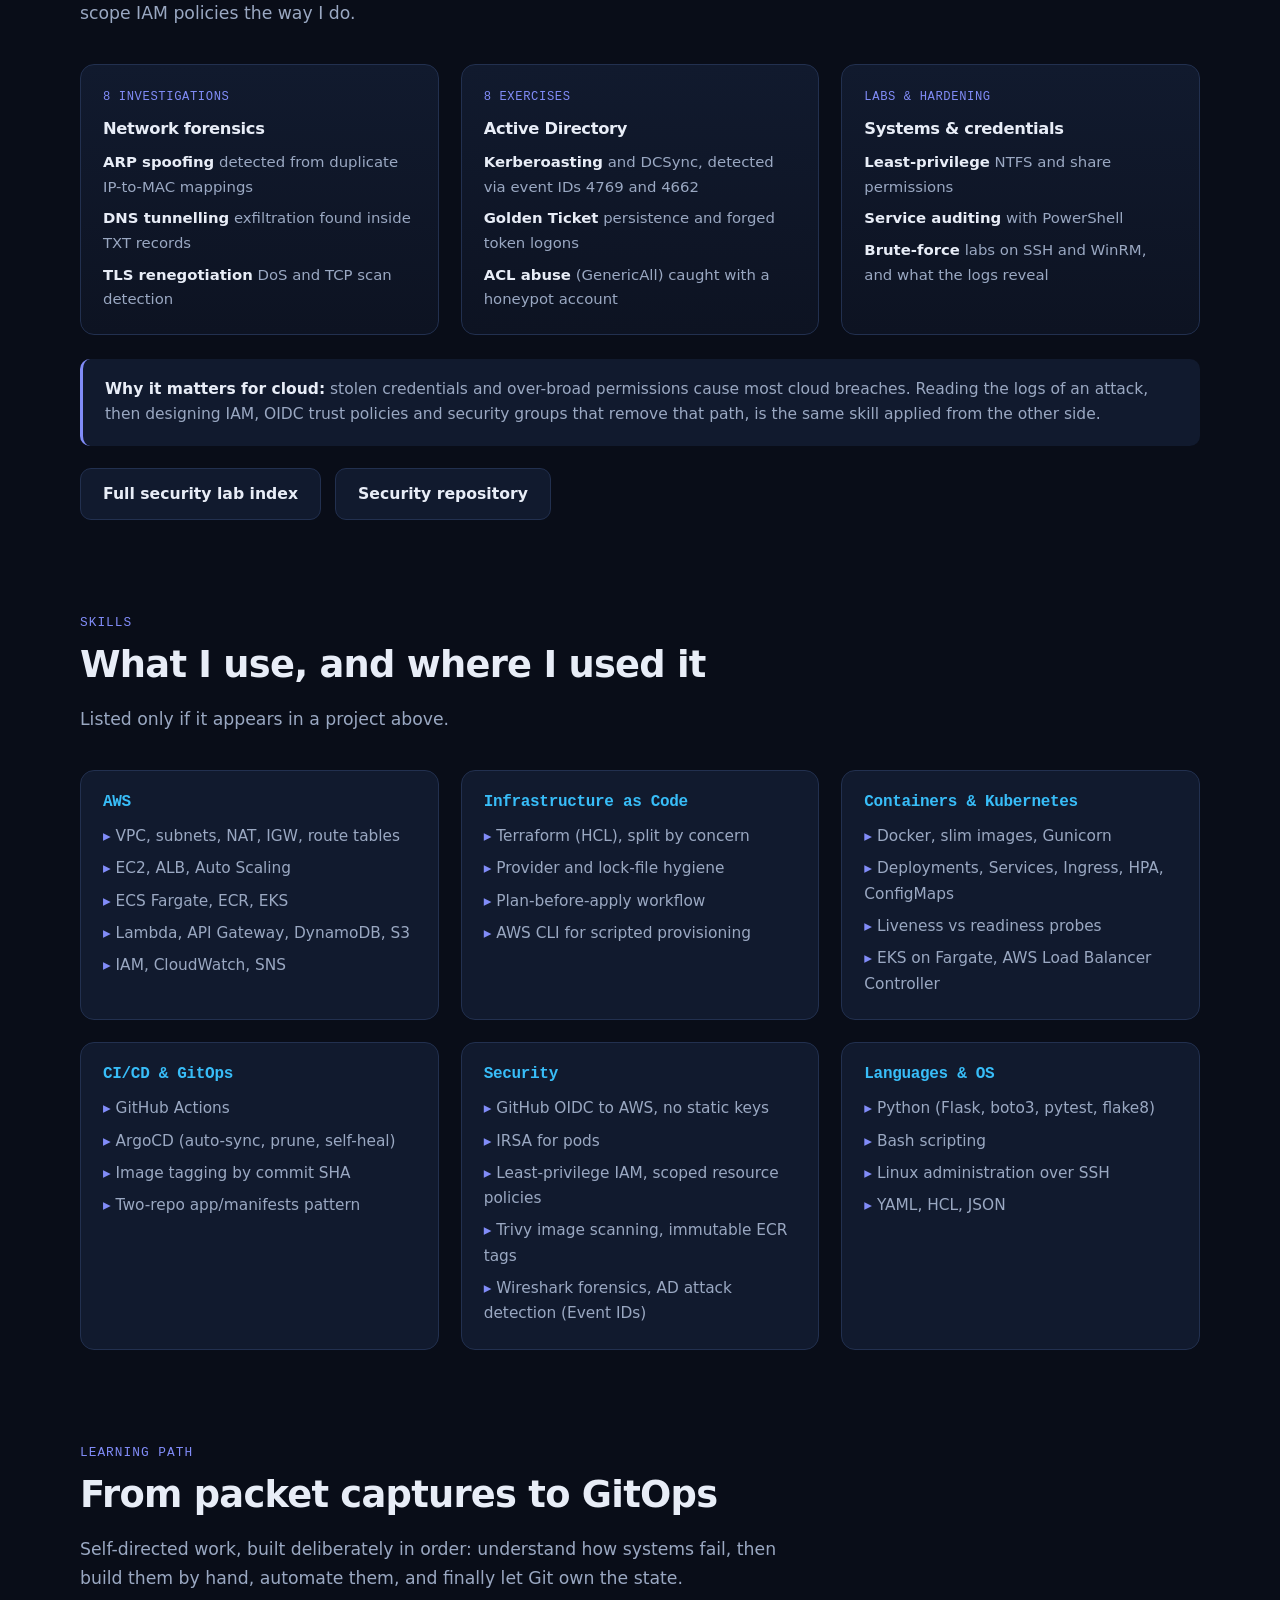
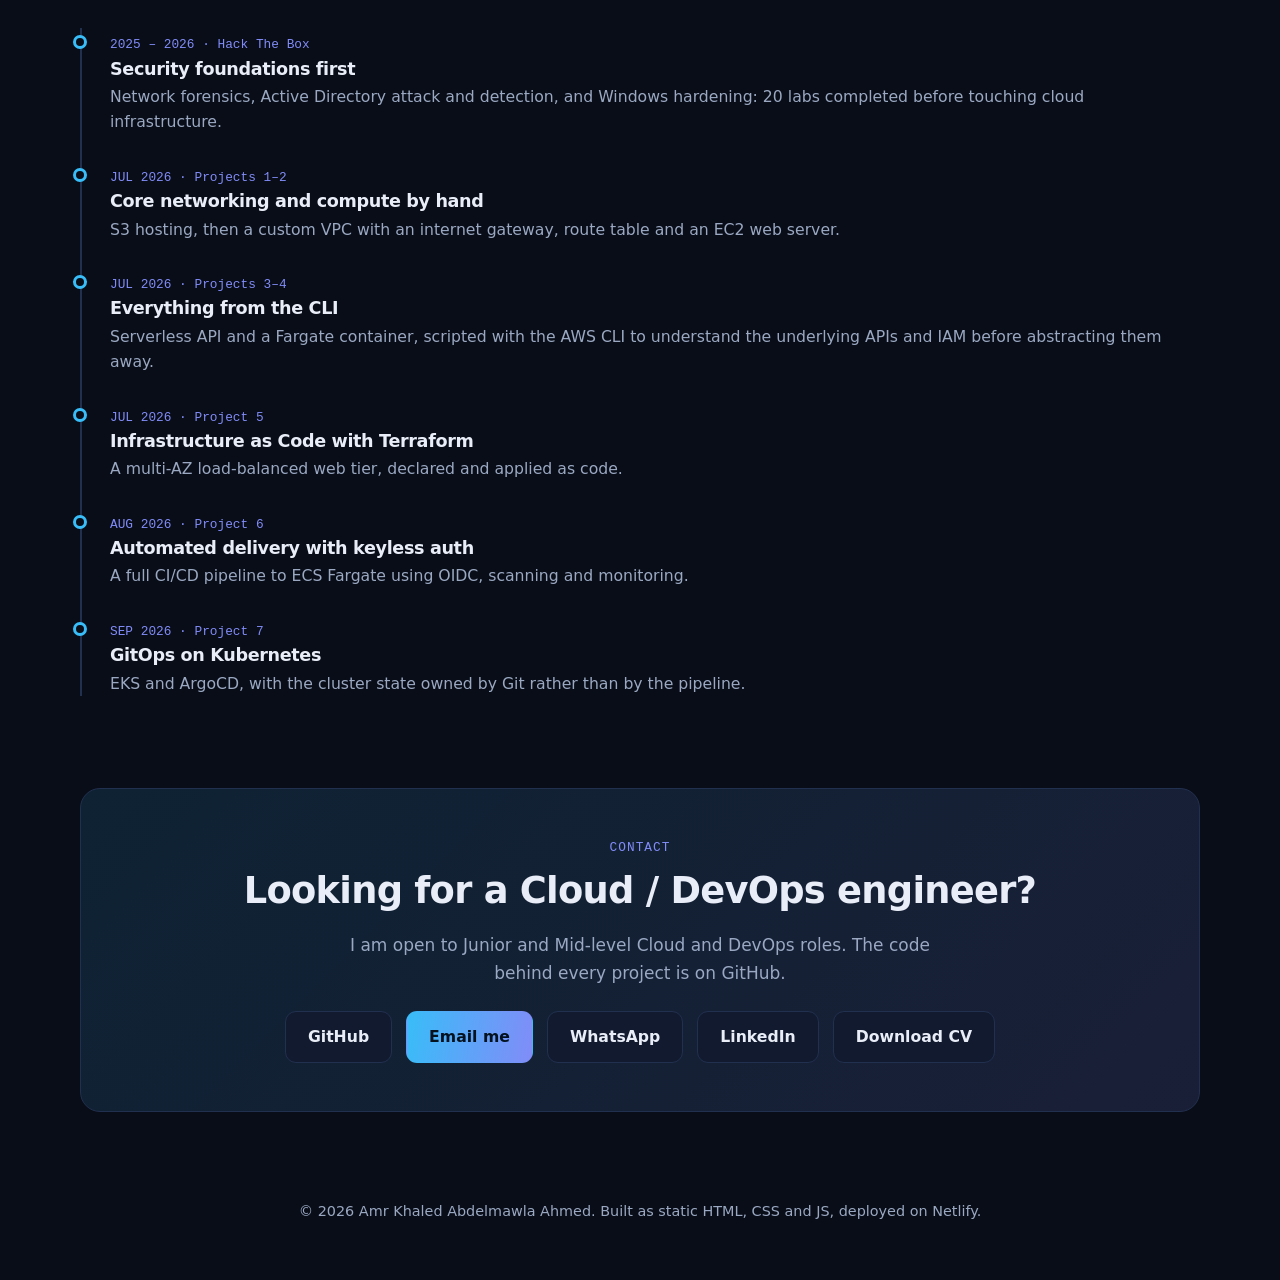
==== commit 14a924b1: "site: add Bismillah header and refresh CV" ====
--- a/index.html
+++ b/index.html
@@ -15,10 +15,11 @@
 <meta property="og:type" content="website">
 <meta name="theme-color" content="#090d18">
 <link rel="icon" href="data:image/svg+xml,%3Csvg xmlns='http://www.w3.org/2000/svg' viewBox='0 0 32 32'%3E%3Crect width='32' height='32' rx='8' fill='%2338bdf8'/%3E%3Ctext x='16' y='22' font-size='18' font-family='Arial' font-weight='900' text-anchor='middle' fill='%2304121f'%3EA%3C/text%3E%3C/svg%3E">
-<link rel="stylesheet" href="assets/css/style.css?v=5">
+<link rel="stylesheet" href="assets/css/style.css?v=6">
 <script type="application/ld+json">{"@context":"https://schema.org","@type":"Person","name":"Amr Khaled Abdelmawla Ahmed","jobTitle":"Cloud & DevOps Engineer","url":"https://amr-khaled11.netlify.app/","image":"https://amr-khaled11.netlify.app/assets/img/portrait.jpg","address":{"@type":"PostalAddress","addressLocality":"Sana'a","addressCountry":"YE"},"hasCredential":{"@type":"EducationalOccupationalCredential","name":"AWS Certified Solutions Architect \u2013 Associate","image":"https://amr-khaled11.netlify.app/assets/img/aws-saa-badge.png","credentialCategory":"Certification","identifier":"5f89480e231b4d2787866832c4682f30","recognizedBy":{"@type":"Organization","name":"Amazon Web Services"},"validIn":{"@type":"AdministrativeArea","name":"Worldwide"}},"sameAs":["https://github.com/officialhunter2007-netizen","https://www.linkedin.com/in/amr-khaled-engineer"]}</script>
 </head>
 <body>
+<div class="bismillah" lang="ar"><span>بسم الله الرحمن الرحيم</span></div>
 <a class="skip" href="#main">Skip to content</a>
 
 <header class="nav">
@@ -45,7 +46,7 @@
   <div class="hero-grid">
     <div>
       <div class="hero-id">
-        <img class="avatar" src="assets/img/portrait.jpg?v=5" alt="Amr Khaled Abdelmawla Ahmed" width="200" height="225">
+        <img class="avatar" src="assets/img/portrait.jpg?v=6" alt="Amr Khaled Abdelmawla Ahmed" width="200" height="225">
         <span class="eyebrow">Amr Khaled &middot; Cloud &amp; DevOps Engineer</span>
       </div>
       <h1>I build cloud platforms that <span class="grad">ship themselves</span>.</h1>
@@ -70,7 +71,7 @@
 
   <div class="stats reveal" role="list">
     <div class="stat" role="listitem"><b>7</b><span>AWS projects built Jul–Sep 2026</span></div>
-    <div class="stat" role="listitem"><b><img class="stat-badge" src="assets/img/aws-saa-badge.png?v=5" alt="" width="30" height="35" loading="lazy">SAA-C03</b><span>AWS Certified Solutions Architect, Nov 2026</span></div>
+    <div class="stat" role="listitem"><b><img class="stat-badge" src="assets/img/aws-saa-badge.png?v=6" alt="" width="30" height="35" loading="lazy">SAA-C03</b><span>AWS Certified Solutions Architect, Nov 2026</span></div>
     <div class="stat" role="listitem"><b>20</b><span>Security labs: forensics, AD, hardening</span></div>
     <div class="stat" role="listitem"><b>0</b><span>Static AWS keys in CI/CD (GitHub OIDC)</span></div>
   </div>
@@ -78,7 +79,7 @@
 
 <section id="cert" class="container cert-band">
   <div class="cert reveal">
-    <div class="cert-badge"><img src="assets/img/aws-saa-badge.png?v=5" alt="AWS Certified Solutions Architect – Associate badge" width="116" height="134" loading="lazy"></div>
+    <div class="cert-badge"><img src="assets/img/aws-saa-badge.png?v=6" alt="AWS Certified Solutions Architect – Associate badge" width="116" height="134" loading="lazy"></div>
     <div class="cert-body">
       <span class="kicker">Certification</span>
       <h2>AWS Certified Solutions Architect &ndash; Associate</h2>
@@ -247,7 +248,7 @@
 
 <footer class="container">© <span id="year">2026</span> Amr Khaled Abdelmawla Ahmed. Built as static HTML, CSS and JS, deployed on Netlify.</footer>
 
-<script src="assets/js/config.js?v=5"></script>
-<script src="assets/js/main.js?v=5"></script>
+<script src="assets/js/config.js?v=6"></script>
+<script src="assets/js/main.js?v=6"></script>
 </body>
 </html>
--- a/assets/css/style.css
+++ b/assets/css/style.css
@@ -324,4 +324,24 @@
   .cert-actions { width: 100%; }
   .cert-actions .btn { flex: 1 1 auto; text-align: center; }
   .cert-badge { width: 84px; height: 96px; }
-}+}
+
+/* ===== Bismillah header ===== */
+.bismillah {
+  display: flex; align-items: center; justify-content: center; gap: 22px;
+  padding: 18px 20px 8px;
+  font-family: "Sakkal Majalla", "Traditional Arabic", "Segoe UI", Tahoma, sans-serif;
+  font-size: 1.62rem; line-height: 1.35; font-weight: 500;
+  color: #e2c692;
+  text-shadow: 0 0 18px rgba(220,191,138,.22);
+}
+.bismillah span { direction: rtl; }
+.bismillah::before, .bismillah::after {
+  content: ""; height: 1px; width: min(130px, 16vw); flex: none;
+  background: linear-gradient(90deg, transparent, rgba(220,191,138,.5));
+}
+.bismillah::after { background: linear-gradient(270deg, transparent, rgba(220,191,138,.5)); }
+@media (max-width: 720px) {
+  .bismillah { font-size: 1.32rem; gap: 12px; padding: 12px 14px 4px; }
+  .bismillah::before, .bismillah::after { width: 40px; }
+}
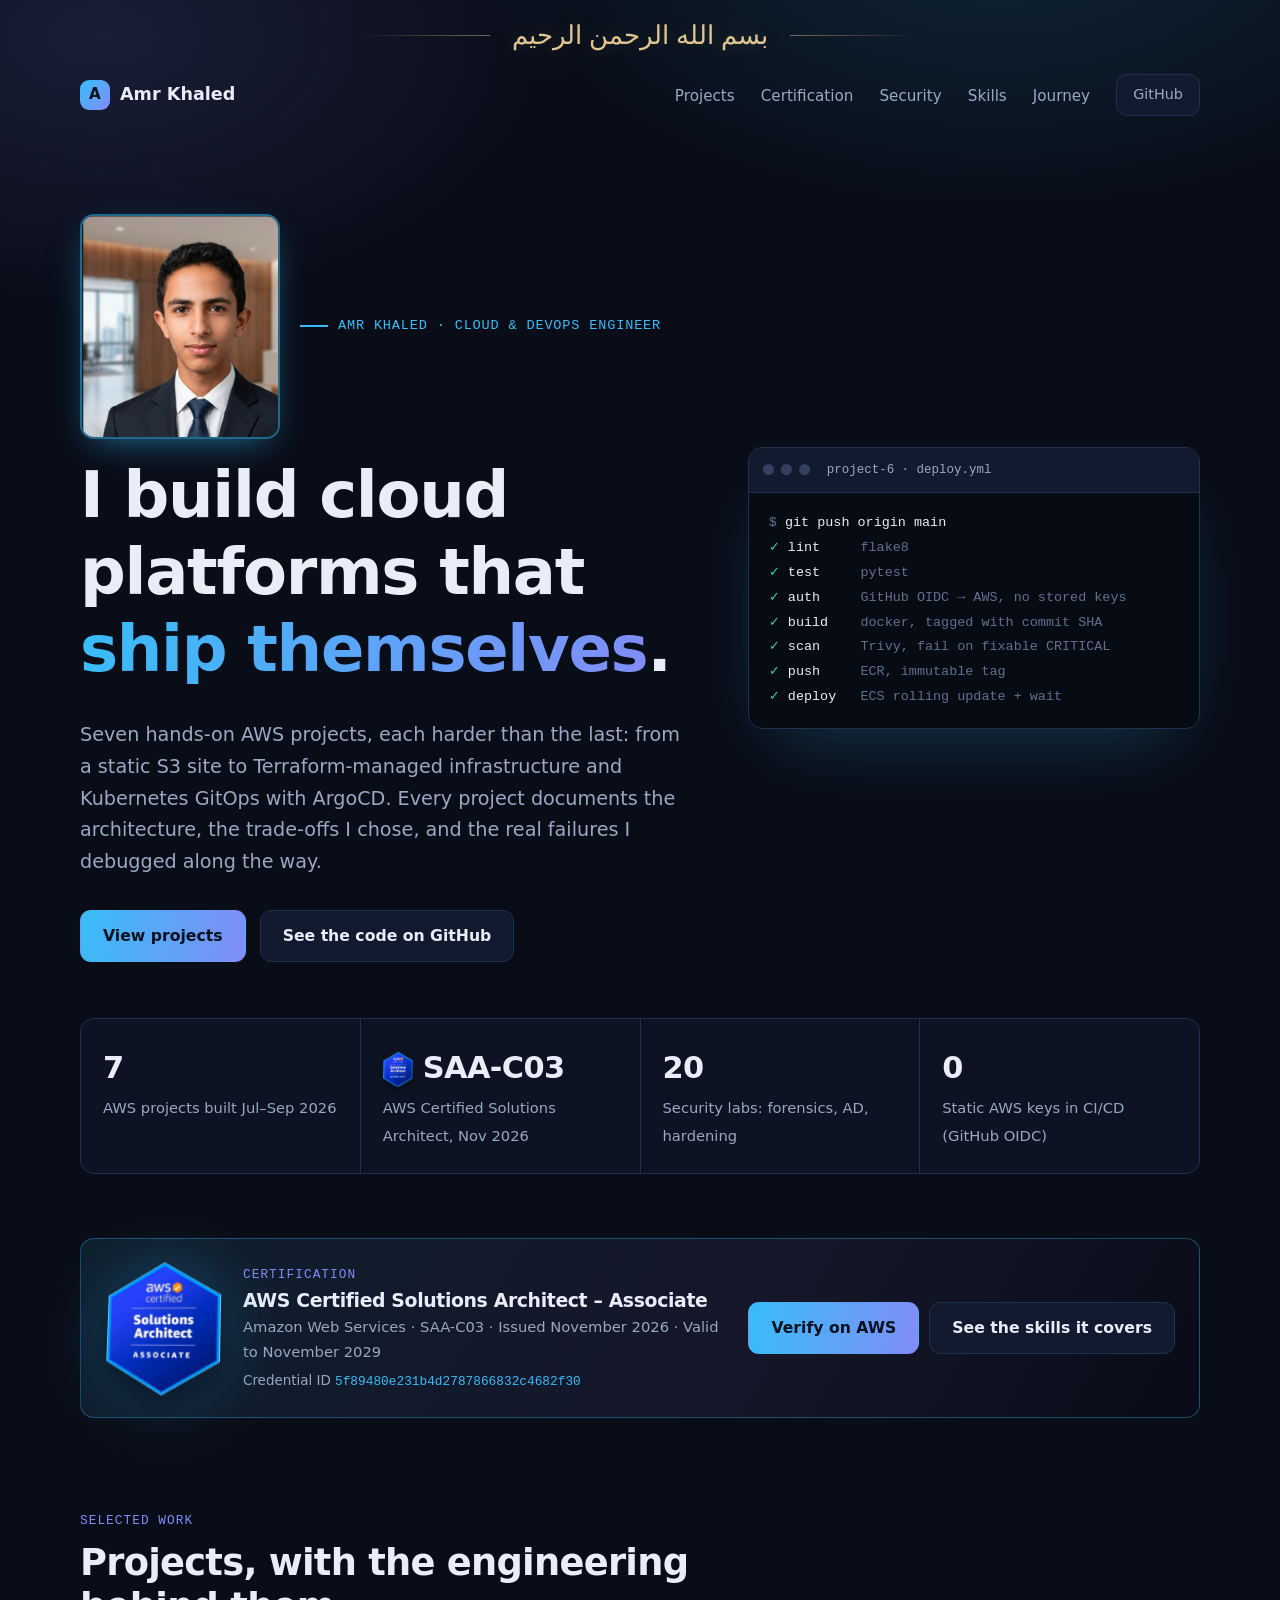
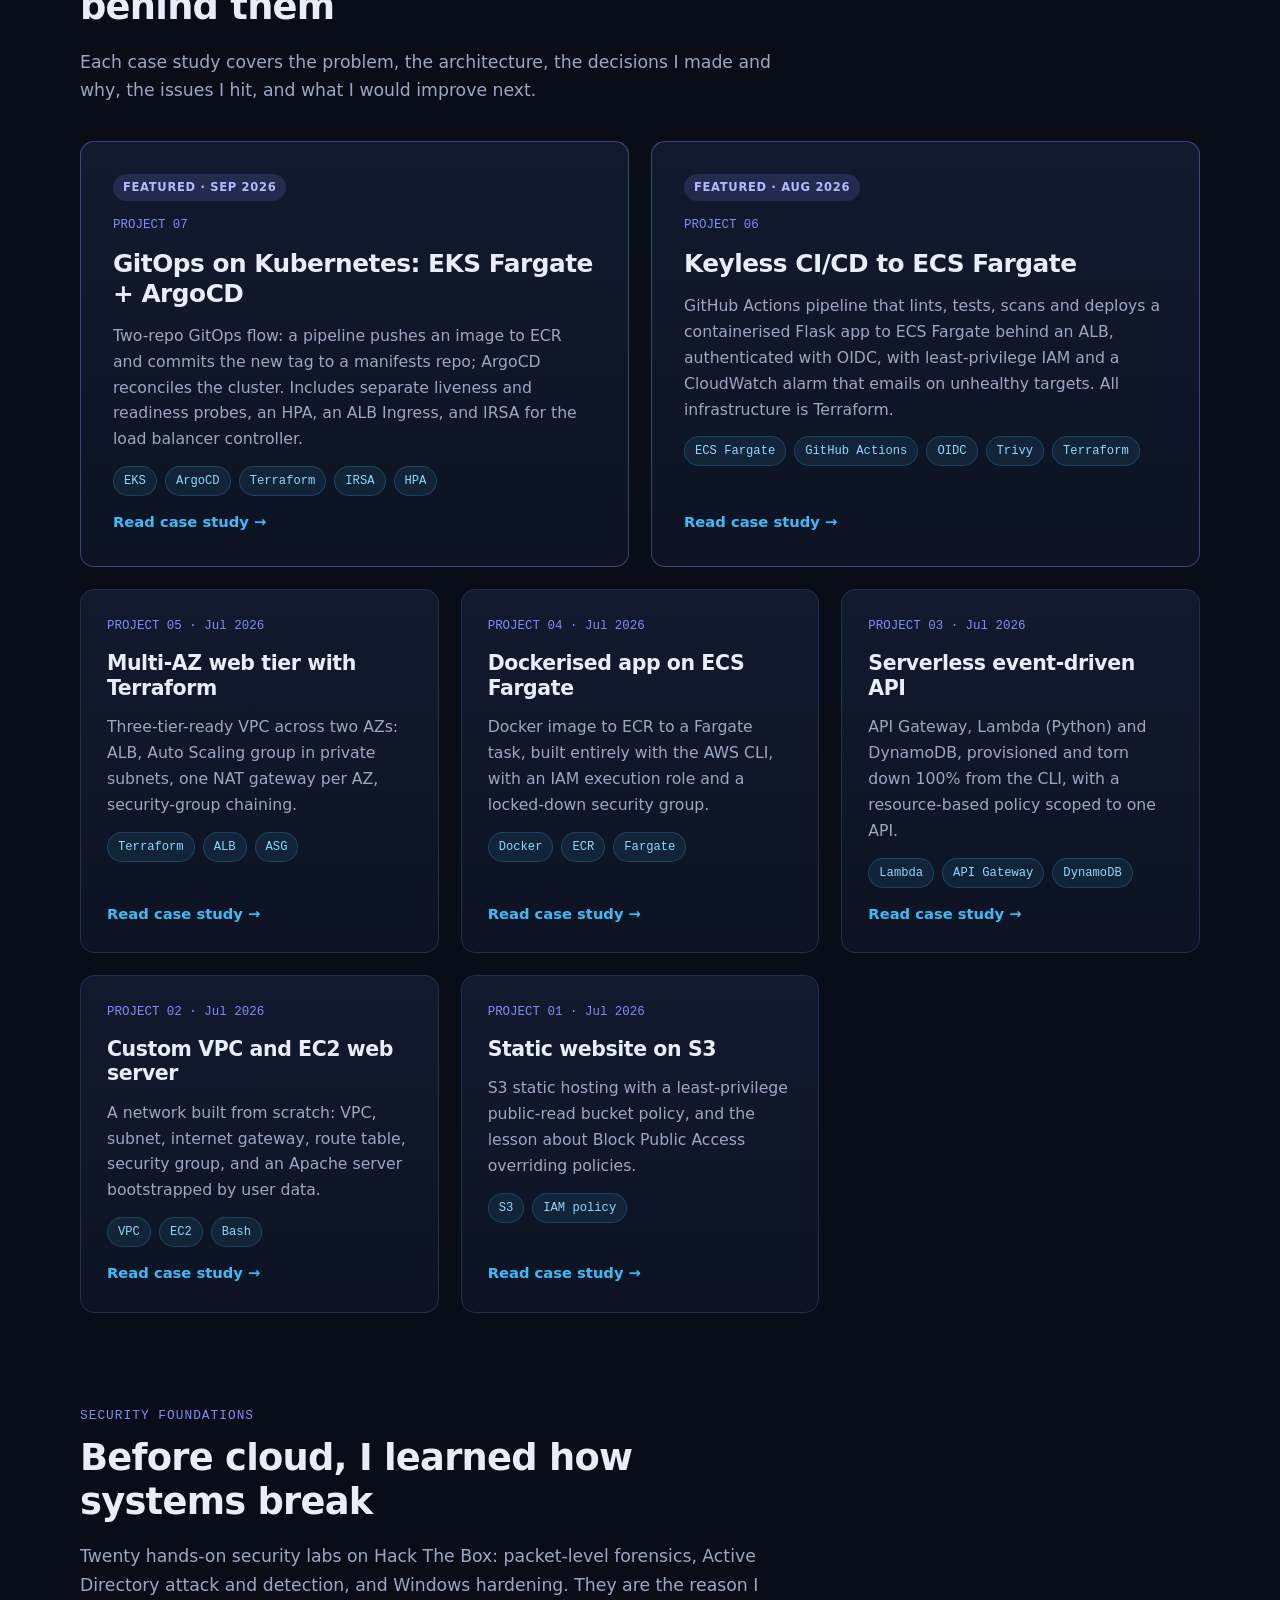
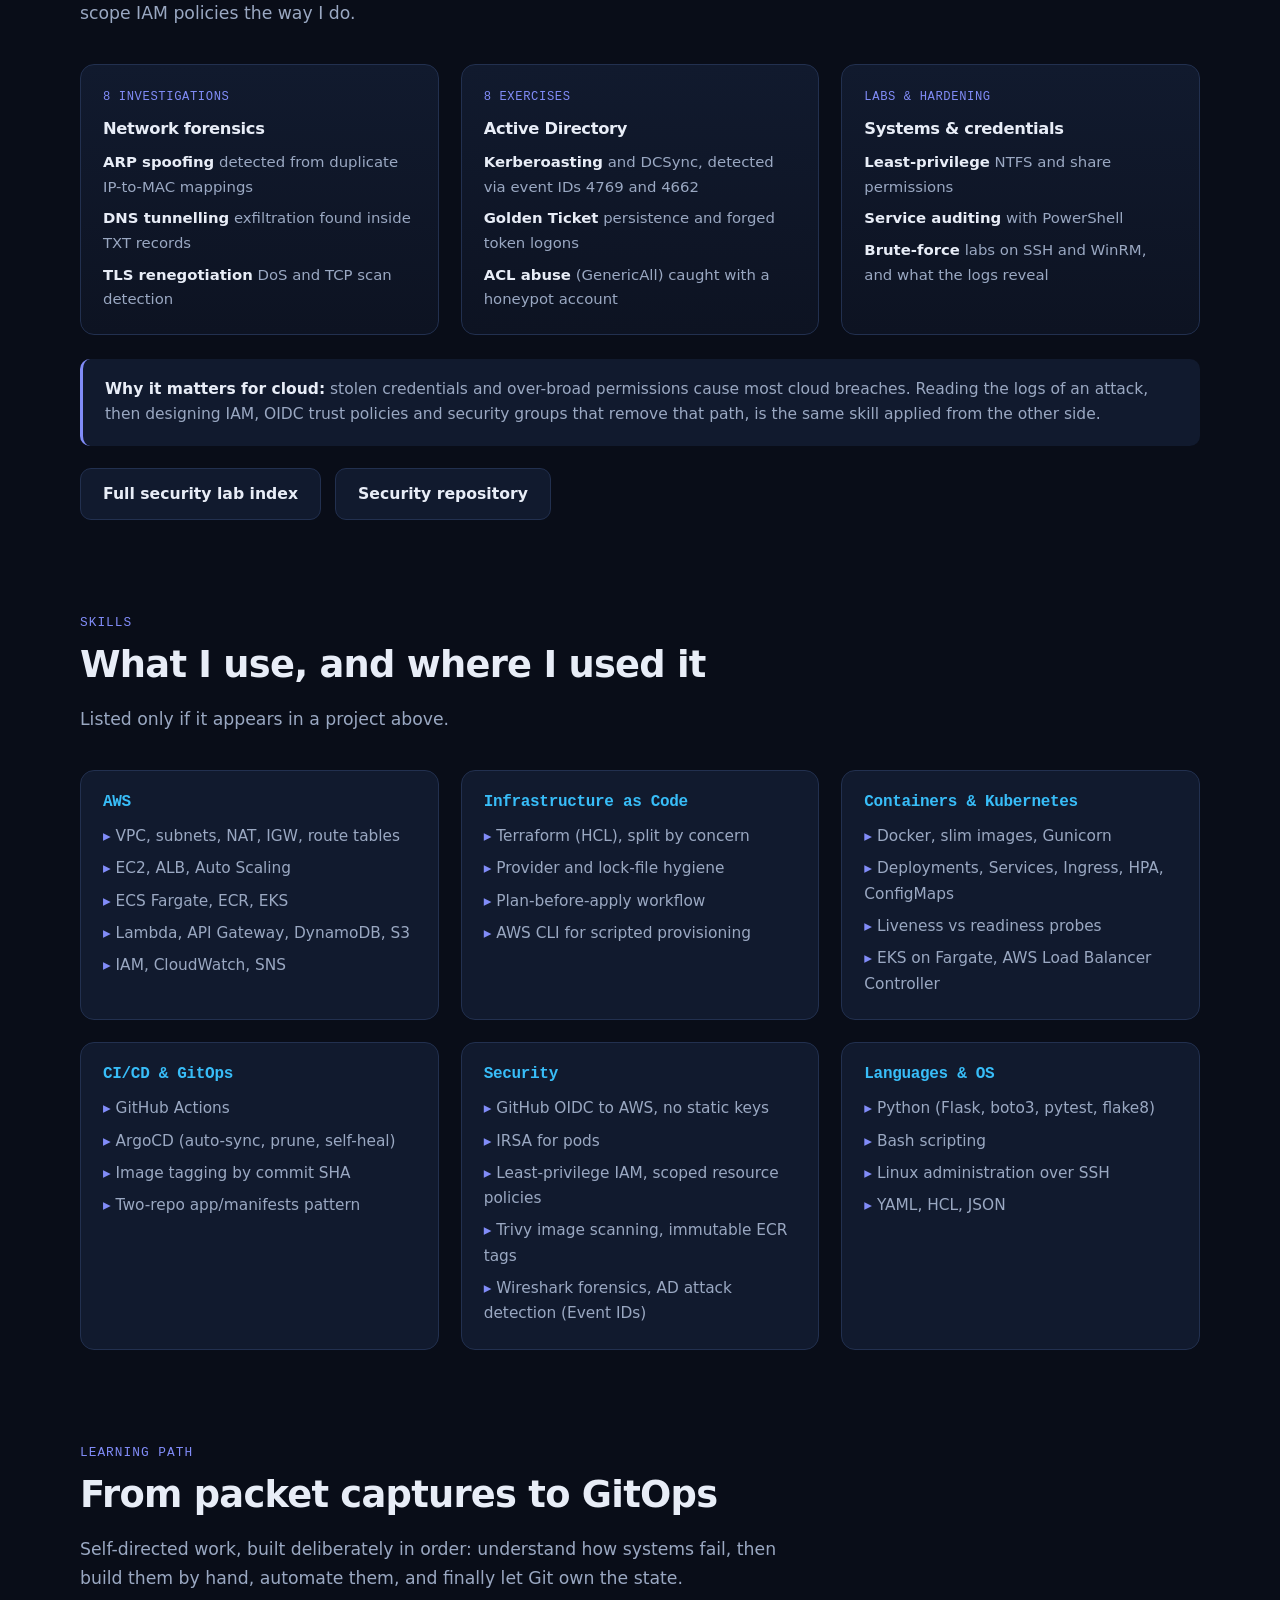
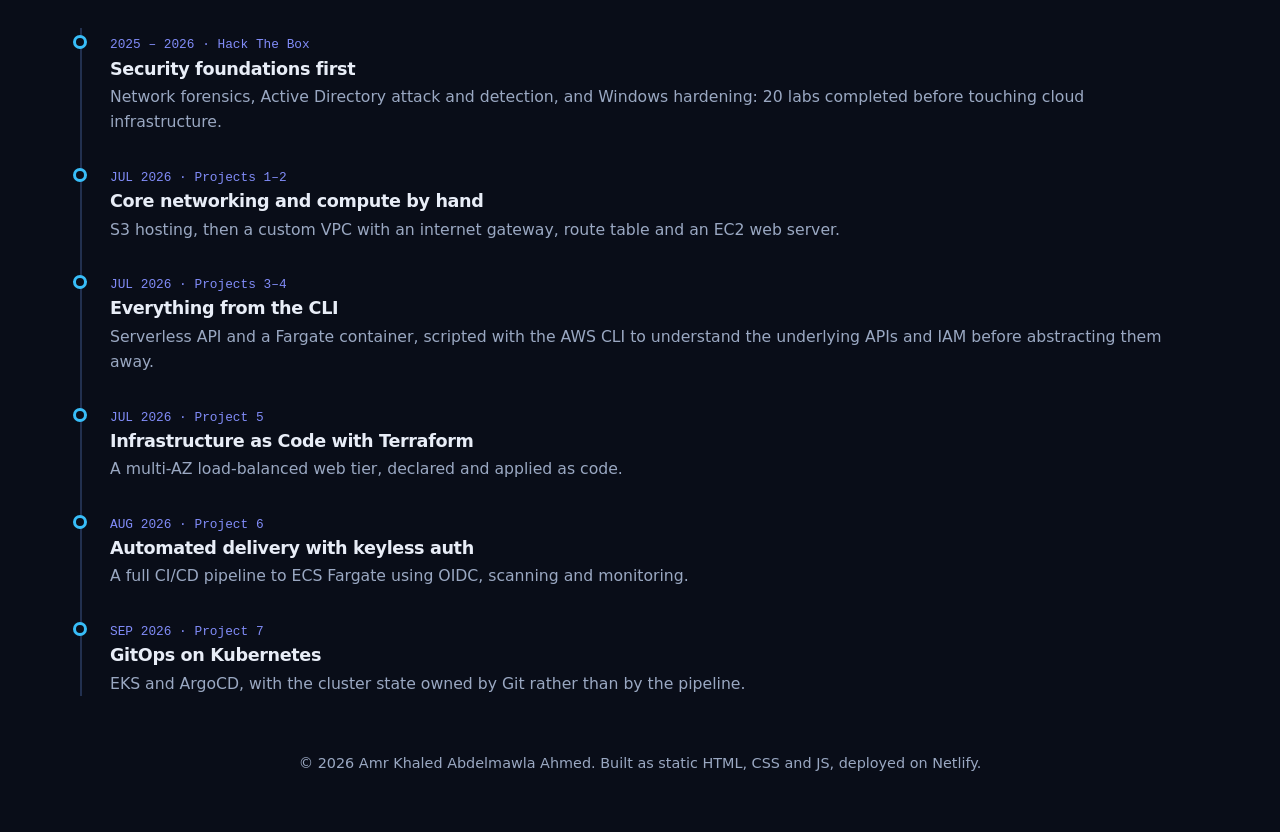
==== commit ee43dcc7: "site: remove the contact section and all contact details" ====
--- a/index.html
+++ b/index.html
@@ -15,8 +15,8 @@
 <meta property="og:type" content="website">
 <meta name="theme-color" content="#090d18">
 <link rel="icon" href="data:image/svg+xml,%3Csvg xmlns='http://www.w3.org/2000/svg' viewBox='0 0 32 32'%3E%3Crect width='32' height='32' rx='8' fill='%2338bdf8'/%3E%3Ctext x='16' y='22' font-size='18' font-family='Arial' font-weight='900' text-anchor='middle' fill='%2304121f'%3EA%3C/text%3E%3C/svg%3E">
-<link rel="stylesheet" href="assets/css/style.css?v=6">
-<script type="application/ld+json">{"@context":"https://schema.org","@type":"Person","name":"Amr Khaled Abdelmawla Ahmed","jobTitle":"Cloud & DevOps Engineer","url":"https://amr-khaled11.netlify.app/","image":"https://amr-khaled11.netlify.app/assets/img/portrait.jpg","address":{"@type":"PostalAddress","addressLocality":"Sana'a","addressCountry":"YE"},"hasCredential":{"@type":"EducationalOccupationalCredential","name":"AWS Certified Solutions Architect \u2013 Associate","image":"https://amr-khaled11.netlify.app/assets/img/aws-saa-badge.png","credentialCategory":"Certification","identifier":"5f89480e231b4d2787866832c4682f30","recognizedBy":{"@type":"Organization","name":"Amazon Web Services"},"validIn":{"@type":"AdministrativeArea","name":"Worldwide"}},"sameAs":["https://github.com/officialhunter2007-netizen","https://www.linkedin.com/in/amr-khaled-engineer"]}</script>
+<link rel="stylesheet" href="assets/css/style.css?v=7">
+<script type="application/ld+json">{"@context":"https://schema.org","@type":"Person","name":"Amr Khaled Abdelmawla Ahmed","jobTitle":"Cloud & DevOps Engineer","url":"https://amr-khaled11.netlify.app/","image":"https://amr-khaled11.netlify.app/assets/img/portrait.jpg","hasCredential":{"@type":"EducationalOccupationalCredential","name":"AWS Certified Solutions Architect \u2013 Associate","image":"https://amr-khaled11.netlify.app/assets/img/aws-saa-badge.png","credentialCategory":"Certification","identifier":"5f89480e231b4d2787866832c4682f30","recognizedBy":{"@type":"Organization","name":"Amazon Web Services"},"validIn":{"@type":"AdministrativeArea","name":"Worldwide"}}}</script>
 </head>
 <body>
 <div class="bismillah" lang="ar"><span>بسم الله الرحمن الرحيم</span></div>
@@ -33,7 +33,6 @@
         <li><a href="#security">Security</a></li>
         <li><a href="#skills">Skills</a></li>
         <li><a href="#journey">Journey</a></li>
-        <li><a href="#contact">Contact</a></li>
         <li><a class="btn small" href="https://github.com/officialhunter2007-netizen">GitHub</a></li>
       </ul>
     </nav>
@@ -46,7 +45,7 @@
   <div class="hero-grid">
     <div>
       <div class="hero-id">
-        <img class="avatar" src="assets/img/portrait.jpg?v=6" alt="Amr Khaled Abdelmawla Ahmed" width="200" height="225">
+        <img class="avatar" src="assets/img/portrait.jpg?v=7" alt="Amr Khaled Abdelmawla Ahmed" width="200" height="225">
         <span class="eyebrow">Amr Khaled &middot; Cloud &amp; DevOps Engineer</span>
       </div>
       <h1>I build cloud platforms that <span class="grad">ship themselves</span>.</h1>
@@ -71,7 +70,7 @@
 
   <div class="stats reveal" role="list">
     <div class="stat" role="listitem"><b>7</b><span>AWS projects built Jul–Sep 2026</span></div>
-    <div class="stat" role="listitem"><b><img class="stat-badge" src="assets/img/aws-saa-badge.png?v=6" alt="" width="30" height="35" loading="lazy">SAA-C03</b><span>AWS Certified Solutions Architect, Nov 2026</span></div>
+    <div class="stat" role="listitem"><b><img class="stat-badge" src="assets/img/aws-saa-badge.png?v=7" alt="" width="30" height="35" loading="lazy">SAA-C03</b><span>AWS Certified Solutions Architect, Nov 2026</span></div>
     <div class="stat" role="listitem"><b>20</b><span>Security labs: forensics, AD, hardening</span></div>
     <div class="stat" role="listitem"><b>0</b><span>Static AWS keys in CI/CD (GitHub OIDC)</span></div>
   </div>
@@ -79,7 +78,7 @@
 
 <section id="cert" class="container cert-band">
   <div class="cert reveal">
-    <div class="cert-badge"><img src="assets/img/aws-saa-badge.png?v=6" alt="AWS Certified Solutions Architect – Associate badge" width="116" height="134" loading="lazy"></div>
+    <div class="cert-badge"><img src="assets/img/aws-saa-badge.png?v=7" alt="AWS Certified Solutions Architect – Associate badge" width="116" height="134" loading="lazy"></div>
     <div class="cert-body">
       <span class="kicker">Certification</span>
       <h2>AWS Certified Solutions Architect &ndash; Associate</h2>
@@ -234,21 +233,9 @@
   </ol>
 </section>
 
-<section id="contact" class="container" style="padding-bottom:40px">
-  <div class="contact-box reveal">
-    <span class="kicker">Contact</span>
-    <h2>Looking for a Cloud / DevOps engineer?</h2>
-    <p class="muted" style="max-width:56ch;margin:0 auto">I am open to Junior and Mid-level Cloud and DevOps roles. The code behind every project is on GitHub.</p>
-    <div class="cta" data-contact>
-      <a class="btn" href="https://github.com/officialhunter2007-netizen">GitHub</a>
-    </div>
-  </div>
-</section>
 </main>
 
 <footer class="container">© <span id="year">2026</span> Amr Khaled Abdelmawla Ahmed. Built as static HTML, CSS and JS, deployed on Netlify.</footer>
-
-<script src="assets/js/config.js?v=6"></script>
-<script src="assets/js/main.js?v=6"></script>
+<script src="assets/js/main.js?v=7"></script>
 </body>
 </html>
--- a/assets/css/style.css
+++ b/assets/css/style.css
@@ -128,7 +128,6 @@
 .timeline p { margin: 0; color: var(--muted); font-size: .98rem; }
 
 /* ===== Contact ===== */
-.contact-box { background: linear-gradient(135deg, rgba(56,189,248,.12), rgba(129,140,248,.14)); border: 1px solid var(--line); border-radius: 20px; padding: 48px; text-align: center; }
 .contact-box .cta { justify-content: center; margin-top: 24px; }
 footer { padding: 48px 0 56px; color: var(--muted); font-size: .9rem; text-align: center; }
 
